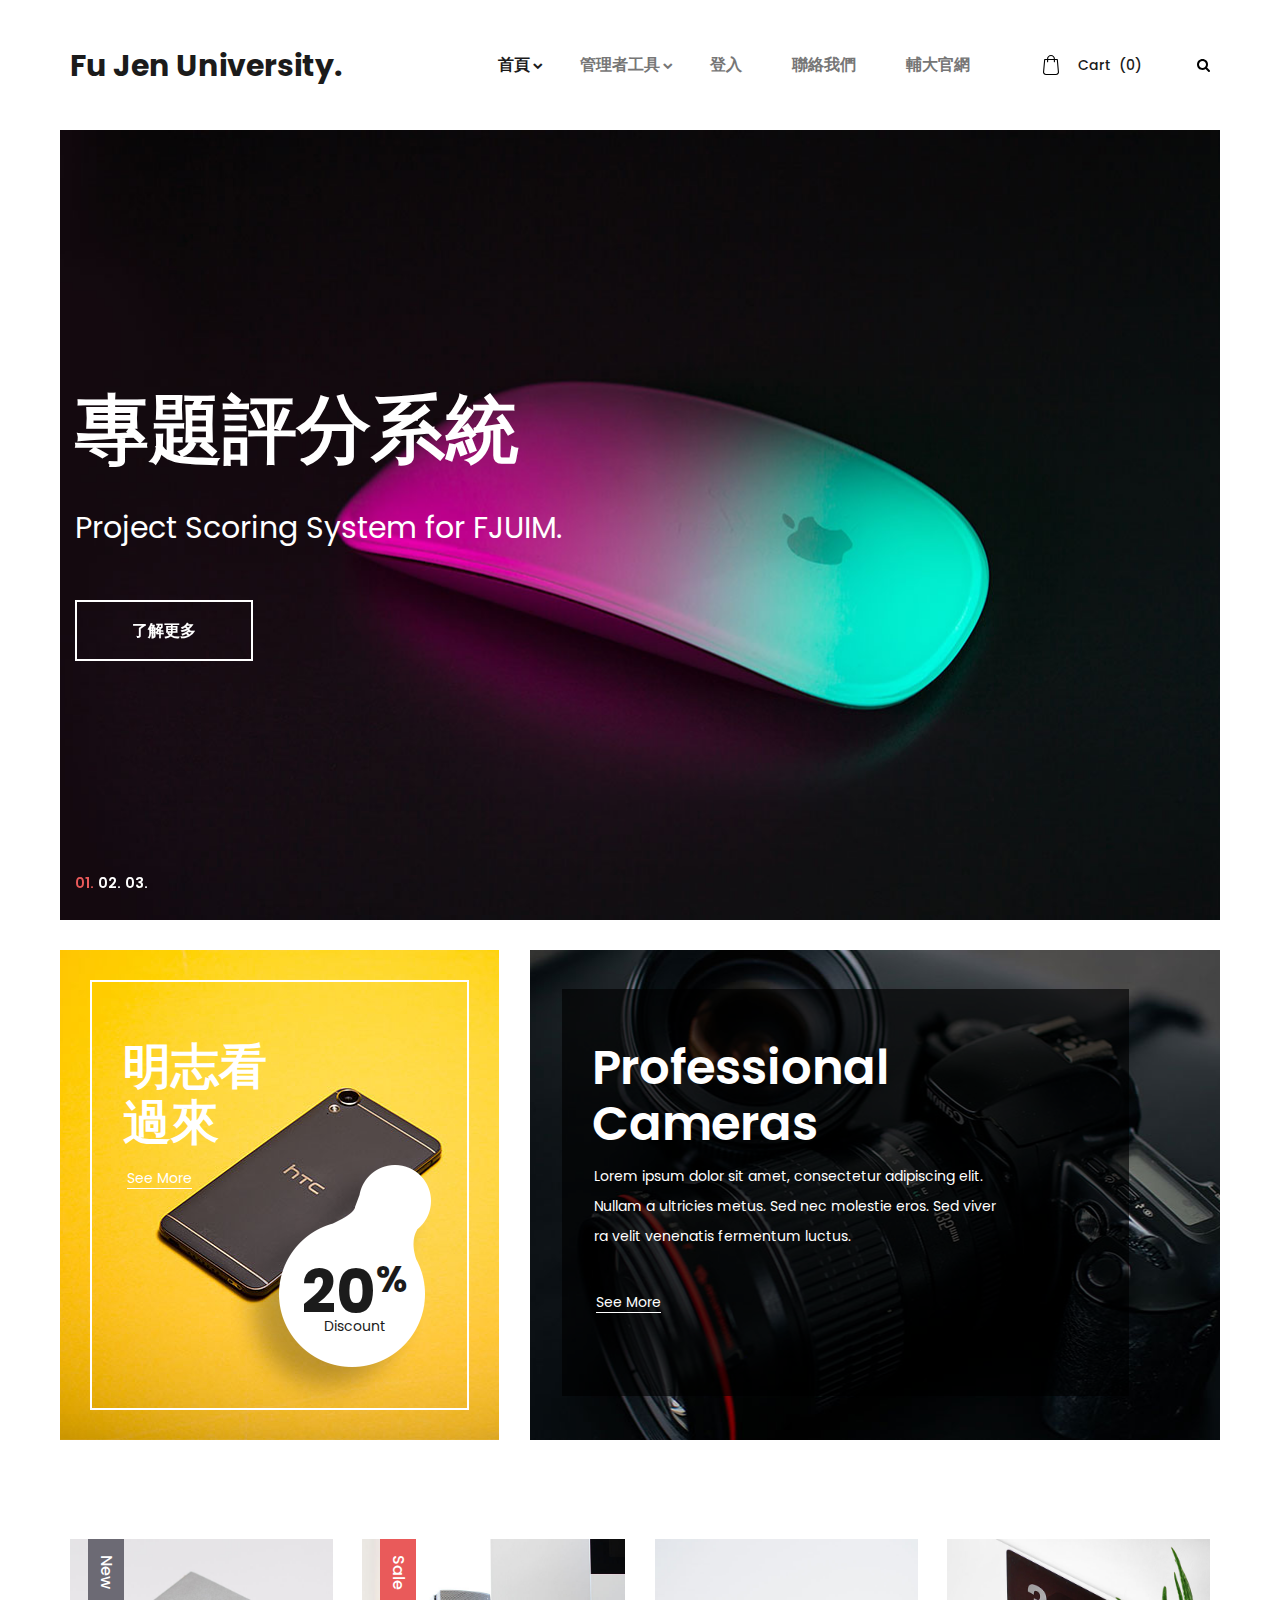
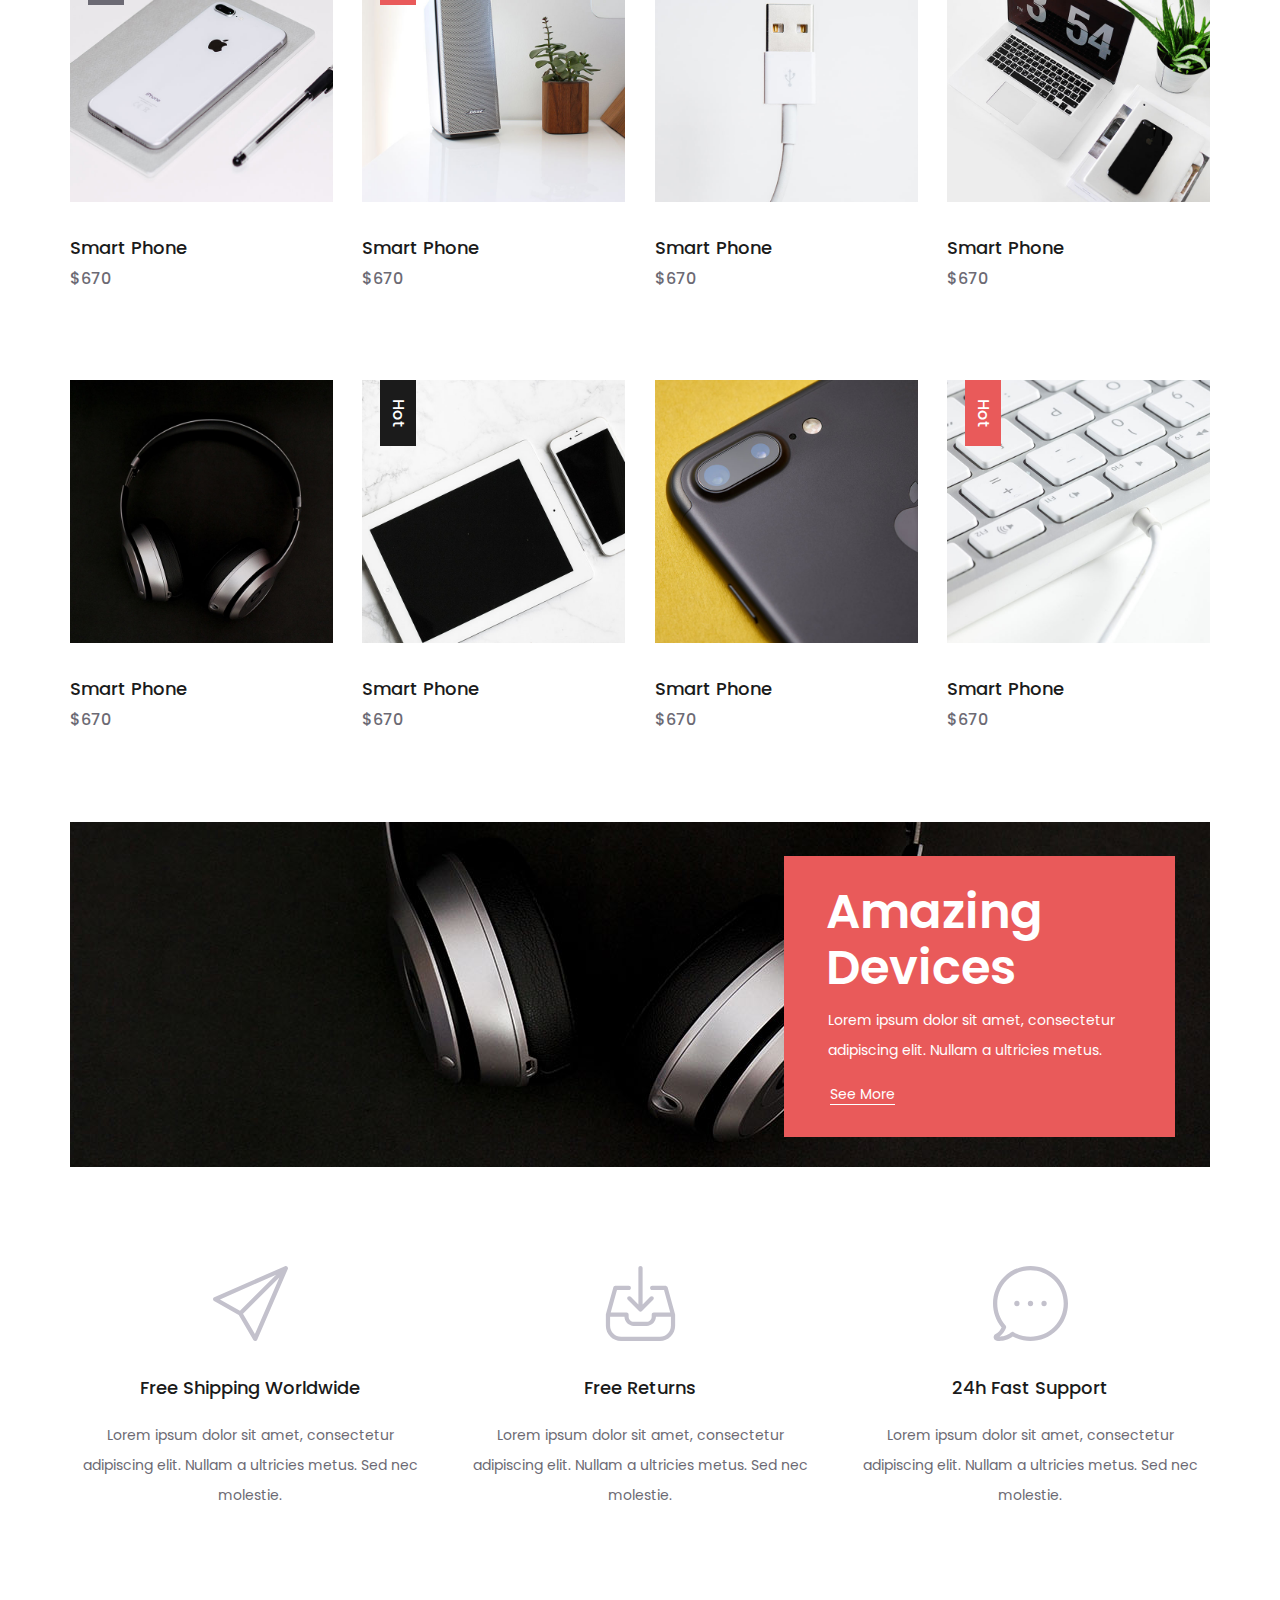
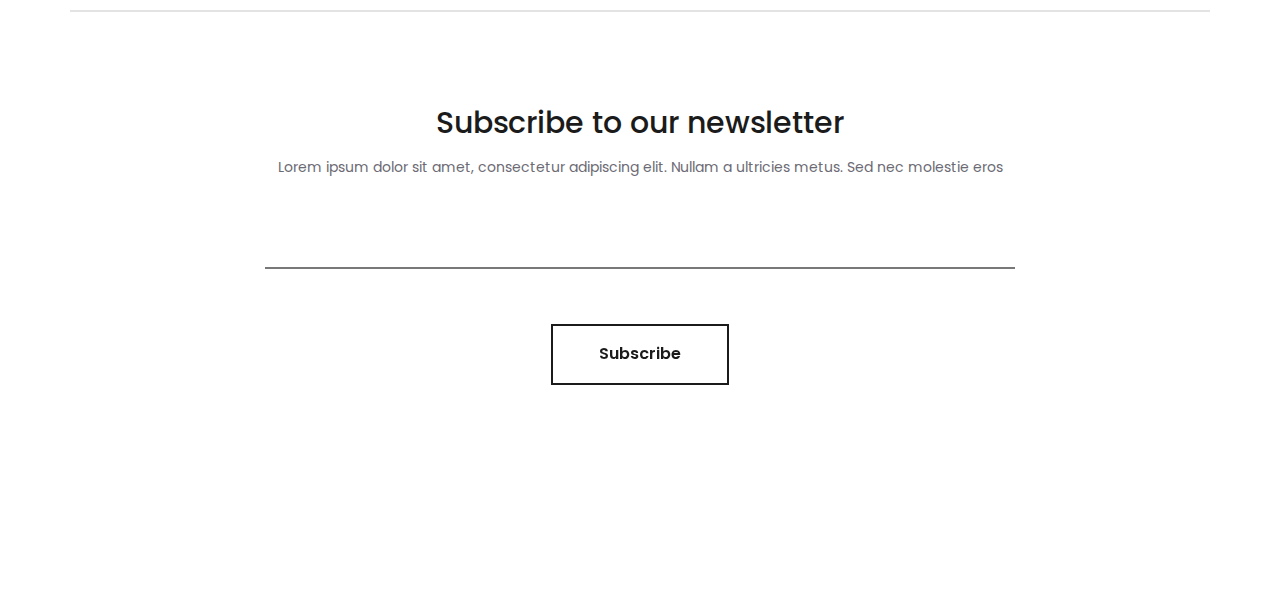
==== index.html @ 187b8731 "新增檔案" ====
<!DOCTYPE html>
<html lang="en">
<head>
<title>資管系專題評分系統</title>
<meta charset="utf-8">
<meta http-equiv="X-UA-Compatible" content="IE=edge">
<meta name="description" content="Sublime project">
<meta name="viewport" content="width=device-width, initial-scale=1">
<link rel="stylesheet" type="text/css" href="styles/bootstrap4/bootstrap.min.css">
<link href="plugins/font-awesome-4.7.0/css/font-awesome.min.css" rel="stylesheet" type="text/css">
<link rel="stylesheet" type="text/css" href="plugins/OwlCarousel2-2.2.1/owl.carousel.css">
<link rel="stylesheet" type="text/css" href="plugins/OwlCarousel2-2.2.1/owl.theme.default.css">
<link rel="stylesheet" type="text/css" href="plugins/OwlCarousel2-2.2.1/animate.css">
<link rel="stylesheet" type="text/css" href="styles/main_styles.css">
<link rel="stylesheet" type="text/css" href="styles/responsive.css">
</head>
<body>

<div class="super_container">

	<!-- Header -->

	<header class="header">
		<div class="header_container">
			<div class="container">
				<div class="row">
					<div class="col">
						<div class="header_content d-flex flex-row align-items-center justify-content-start">
							<div class="logo"><a href="#">Fu Jen University.</a></div>
							<nav class="main_nav">
								<ul>
									<li class="hassubs active">
										<a href="index.html">首頁</a> <!--home-->
										<ul>
											<li><a href="categories.html">管理者工具</a></li>
											<li><a href="product.html">Product</a></li>
											<li><a href="cart.html">Cart</a></li>
											<li><a href="checkout.html">Check out</a></li>
											<li><a href="contact.html">登入</a></li>
										</ul>
									</li>
									<li class="hassubs">
										<a href="categories.html">管理者工具</a>
										<ul>
											<li><a href="categories.html">帳號權限</a></li>
											<li><a href="categories.html">專題評分</a></li>
											<li><a href="categories.html">專題分組</a></li>
											<li><a href="categories.html">專題文件</a></li>
										</ul>
									</li>
									<li><a href="contact.html">登入</a></li>
									<li><a href="#">聯絡我們</a></li>
									<li><a href="http://www.fju.edu.tw/">輔大官網</a></li>
									
								</ul>
							</nav>
							<div class="header_extra ml-auto">
								<div class="shopping_cart">
									<a href="cart.html">
										<svg version="1.1" xmlns="http://www.w3.org/2000/svg" xmlns:xlink="http://www.w3.org/1999/xlink" x="0px" y="0px"
												 viewBox="0 0 489 489" style="enable-background:new 0 0 489 489;" xml:space="preserve">
											<g>
												<path d="M440.1,422.7l-28-315.3c-0.6-7-6.5-12.3-13.4-12.3h-57.6C340.3,42.5,297.3,0,244.5,0s-95.8,42.5-96.6,95.1H90.3
													c-7,0-12.8,5.3-13.4,12.3l-28,315.3c0,0.4-0.1,0.8-0.1,1.2c0,35.9,32.9,65.1,73.4,65.1h244.6c40.5,0,73.4-29.2,73.4-65.1
													C440.2,423.5,440.2,423.1,440.1,422.7z M244.5,27c37.9,0,68.8,30.4,69.6,68.1H174.9C175.7,57.4,206.6,27,244.5,27z M366.8,462
													H122.2c-25.4,0-46-16.8-46.4-37.5l26.8-302.3h45.2v41c0,7.5,6,13.5,13.5,13.5s13.5-6,13.5-13.5v-41h139.3v41
													c0,7.5,6,13.5,13.5,13.5s13.5-6,13.5-13.5v-41h45.2l26.9,302.3C412.8,445.2,392.1,462,366.8,462z"/>
											</g>
										</svg>
										<div>Cart <span>(0)</span></div>
									</a>
								</div>
								<div class="search">
									<div class="search_icon">
										<svg version="1.1" id="Capa_1" xmlns="http://www.w3.org/2000/svg" xmlns:xlink="http://www.w3.org/1999/xlink" x="0px" y="0px"
										viewBox="0 0 475.084 475.084" style="enable-background:new 0 0 475.084 475.084;"
										 xml:space="preserve">
										<g>
											<path d="M464.524,412.846l-97.929-97.925c23.6-34.068,35.406-72.047,35.406-113.917c0-27.218-5.284-53.249-15.852-78.087
												c-10.561-24.842-24.838-46.254-42.825-64.241c-17.987-17.987-39.396-32.264-64.233-42.826
												C254.246,5.285,228.217,0.003,200.999,0.003c-27.216,0-53.247,5.282-78.085,15.847C98.072,26.412,76.66,40.689,58.673,58.676
												c-17.989,17.987-32.264,39.403-42.827,64.241C5.282,147.758,0,173.786,0,201.004c0,27.216,5.282,53.238,15.846,78.083
												c10.562,24.838,24.838,46.247,42.827,64.234c17.987,17.993,39.403,32.264,64.241,42.832c24.841,10.563,50.869,15.844,78.085,15.844
												c41.879,0,79.852-11.807,113.922-35.405l97.929,97.641c6.852,7.231,15.406,10.849,25.693,10.849
												c9.897,0,18.467-3.617,25.694-10.849c7.23-7.23,10.848-15.796,10.848-25.693C475.088,428.458,471.567,419.889,464.524,412.846z
												 M291.363,291.358c-25.029,25.033-55.148,37.549-90.364,37.549c-35.21,0-65.329-12.519-90.36-37.549
												c-25.031-25.029-37.546-55.144-37.546-90.36c0-35.21,12.518-65.334,37.546-90.36c25.026-25.032,55.15-37.546,90.36-37.546

												c35.212,0,65.331,12.519,90.364,37.546c25.033,25.026,37.548,55.15,37.548,90.36C328.911,236.214,316.392,266.329,291.363,291.358z
												"/>
										</g>
									</svg>
									</div>
								</div>
								<div class="hamburger"><i class="fa fa-bars" aria-hidden="true"></i></div>
							</div>
						</div>
					</div>
				</div>
			</div>
		</div>
		
		<!-- Search Panel -->
		<div class="search_panel trans_300">
			<div class="container">
				<div class="row">
					<div class="col">
						<div class="search_panel_content d-flex flex-row align-items-center justify-content-end">
							<form action="#">
								<input type="text" class="search_input" placeholder="Search" required="required">
							</form>
						</div>
					</div>
				</div>
			</div>
		</div>

		<!-- Social -->
		<div class="header_social">
			<ul>
				<li><a href="#"><i class="fa fa-pinterest" aria-hidden="true"></i></a></li>
				<li><a href="#"><i class="fa fa-instagram" aria-hidden="true"></i></a></li>
				<li><a href="#"><i class="fa fa-facebook" aria-hidden="true"></i></a></li>
				<li><a href="#"><i class="fa fa-twitter" aria-hidden="true"></i></a></li>
			</ul>
		</div>
	</header>

	<!-- Menu -->

	<div class="menu menu_mm trans_300">
		<div class="menu_container menu_mm">
			<div class="page_menu_content">
							
				<div class="page_menu_search menu_mm">
					<form action="#">
						<input type="search" required="required" class="page_menu_search_input menu_mm" placeholder="Search for products...">
					</form>
				</div>
				<ul class="page_menu_nav menu_mm">
					<li class="page_menu_item has-children menu_mm">
						<a href="index.html">Home<i class="fa fa-angle-down"></i></a>
						<ul class="page_menu_selection menu_mm">
							<li class="page_menu_item menu_mm"><a href="categories.html">Categories<i class="fa fa-angle-down"></i></a></li>
							<li class="page_menu_item menu_mm"><a href="product.html">Product<i class="fa fa-angle-down"></i></a></li>
							<li class="page_menu_item menu_mm"><a href="cart.html">Cart<i class="fa fa-angle-down"></i></a></li>
							<li class="page_menu_item menu_mm"><a href="checkout.html">Checkout<i class="fa fa-angle-down"></i></a></li>
							<li class="page_menu_item menu_mm"><a href="contact.html">Contact<i class="fa fa-angle-down"></i></a></li>
						</ul>
					</li>
					<li class="page_menu_item has-children menu_mm">
						<a href="categories.html">Categories<i class="fa fa-angle-down"></i></a>
						<ul class="page_menu_selection menu_mm">
							<li class="page_menu_item menu_mm"><a href="categories.html">Category<i class="fa fa-angle-down"></i></a></li>
							<li class="page_menu_item menu_mm"><a href="categories.html">Category<i class="fa fa-angle-down"></i></a></li>
							<li class="page_menu_item menu_mm"><a href="categories.html">Category<i class="fa fa-angle-down"></i></a></li>
							<li class="page_menu_item menu_mm"><a href="categories.html">Category<i class="fa fa-angle-down"></i></a></li>
						</ul>
					</li>
					<li class="page_menu_item menu_mm"><a href="index.html">Accessories<i class="fa fa-angle-down"></i></a></li>
					<li class="page_menu_item menu_mm"><a href="#">Offers<i class="fa fa-angle-down"></i></a></li>
					<li class="page_menu_item menu_mm"><a href="contact.html">Contact<i class="fa fa-angle-down"></i></a></li>
				</ul>
			</div>
		</div>

		<div class="menu_close"><i class="fa fa-times" aria-hidden="true"></i></div>

		<div class="menu_social">
			<ul>
				<li><a href="#"><i class="fa fa-pinterest" aria-hidden="true"></i></a></li>
				<li><a href="#"><i class="fa fa-instagram" aria-hidden="true"></i></a></li>
				<li><a href="#"><i class="fa fa-facebook" aria-hidden="true"></i></a></li>
				<li><a href="#"><i class="fa fa-twitter" aria-hidden="true"></i></a></li>
			</ul>
		</div>
	</div>
	
	<!-- Home -->

	<div class="home">
		<div class="home_slider_container">
			
			<!-- Home Slider -->
			<div class="owl-carousel owl-theme home_slider">
				
				<!-- Slider Item -->
				<div class="owl-item home_slider_item">
					<div class="home_slider_background" style="background-image:url(images/home_slider_1.jpg)"></div>
					<div class="home_slider_content_container">
						<div class="container">
							<div class="row">
								<div class="col">
									<div class="home_slider_content"  data-animation-in="fadeIn" data-animation-out="animate-out fadeOut">
										<div class="home_slider_title">專題評分系統</div>
										<div class="home_slider_subtitle"> Project Scoring System for FJUIM.</div>
										<div class="button button_light home_button"><a href="#">了解更多</a></div>
									</div>
								</div>
							</div>
						</div>
					</div>
				</div>

				<!-- Slider Item -->
				<div class="owl-item home_slider_item">
					<div class="home_slider_background" style="background-image:url(images/home_slider_1.jpg)"></div>
					<div class="home_slider_content_container">
						<div class="container">
							<div class="row">
								<div class="col">
									<div class="home_slider_content"  data-animation-in="fadeIn" data-animation-out="animate-out fadeOut">
										<div class="home_slider_title">專題評分系統</div>
										<div class="home_slider_subtitle">方便，快速，無紙化作業。</div>
										<div>Project Scoring System for FJUIM.</div>
										<div class="button button_light home_button"><a href="#">了解更多</a></div>
									</div>
								</div>
							</div>
						</div>
					</div>
				</div>

				<!-- Slider Item -->
				<div class="owl-item home_slider_item">
					<div class="home_slider_background" style="background-image:url(images/home_slider_1.jpg)"></div>
					<div class="home_slider_content_container">
						<div class="container">
							<div class="row">
								<div class="col">
									<div class="home_slider_content"  data-animation-in="fadeIn" data-animation-out="animate-out fadeOut">
										<div class="home_slider_title">專題評分系統</div>
										<div class="home_slider_subtitle">隨時隨地，評分不受限。</div>
										<div>Project Scoring System for FJUIM.</div>
										<div class="button button_light home_button"><a href="#">了解更多</a></div>
									</div>
								</div>
							</div>
						</div>
					</div>
				</div>

			</div>

			<!-- Home Slider Dots -->
			
			<div class="home_slider_dots_container">
				<div class="container">
					<div class="row">
						<div class="col">
							<div class="home_slider_dots">
								<ul id="home_slider_custom_dots" class="home_slider_custom_dots">
									<li class="home_slider_custom_dot active">01.</li>
									<li class="home_slider_custom_dot">02.</li>
									<li class="home_slider_custom_dot">03.</li>
								</ul>
							</div>
						</div>
					</div>
				</div>	
			</div>

		</div>
	</div>

	<!-- Ads -->

	<div class="avds">
		<div class="avds_container d-flex flex-lg-row flex-column align-items-start justify-content-between">
			<div class="avds_small">
				<div class="avds_background" style="background-image:url(images/avds_small.jpg)"></div>
				<div class="avds_small_inner">
					<div class="avds_discount_container">
						<img src="images/discount.png" alt="">
						<div>
							<div class="avds_discount">
								<div>20<span>%</span></div>
								<div>Discount</div>
							</div>
						</div>
					</div>
					<div class="avds_small_content">
						<div class="avds_title">明志看過來</div>
						<div class="avds_link"><a href="categories.html">See More</a></div>
					</div>
				</div>
			</div>
			<div class="avds_large">
				<div class="avds_background" style="background-image:url(images/avds_large.jpg)"></div>
				<div class="avds_large_container">
					<div class="avds_large_content">
						<div class="avds_title">Professional Cameras</div>
						<div class="avds_text">Lorem ipsum dolor sit amet, consectetur adipiscing elit. Nullam a ultricies metus. Sed nec molestie eros. Sed viver ra velit venenatis fermentum luctus.</div>
						<div class="avds_link avds_link_large"><a href="categories.html">See More</a></div>
					</div>
				</div>
			</div>
		</div>
	</div>

	<!-- Products -->

	<div class="products">
		<div class="container">
			<div class="row">
				<div class="col">
					
					<div class="product_grid">

						<!-- Product -->
						<div class="product">
							<div class="product_image"><img src="images/product_1.jpg" alt=""></div>
							<div class="product_extra product_new"><a href="categories.html">New</a></div>
							<div class="product_content">
								<div class="product_title"><a href="product.html">Smart Phone</a></div>
								<div class="product_price">$670</div>
							</div>
						</div>

						<!-- Product -->
						<div class="product">
							<div class="product_image"><img src="images/product_2.jpg" alt=""></div>
							<div class="product_extra product_sale"><a href="categories.html">Sale</a></div>
							<div class="product_content">
								<div class="product_title"><a href="product.html">Smart Phone</a></div>
								<div class="product_price">$670</div>
							</div>
						</div>

						<!-- Product -->
						<div class="product">
							<div class="product_image"><img src="images/product_3.jpg" alt=""></div>
							<div class="product_content">
								<div class="product_title"><a href="product.html">Smart Phone</a></div>
								<div class="product_price">$670</div>
							</div>
						</div>

						<!-- Product -->
						<div class="product">
							<div class="product_image"><img src="images/product_4.jpg" alt=""></div>
							<div class="product_content">
								<div class="product_title"><a href="product.html">Smart Phone</a></div>
								<div class="product_price">$670</div>
							</div>
						</div>

						<!-- Product -->
						<div class="product">
							<div class="product_image"><img src="images/product_5.jpg" alt=""></div>
							<div class="product_content">
								<div class="product_title"><a href="product.html">Smart Phone</a></div>
								<div class="product_price">$670</div>
							</div>
						</div>

						<!-- Product -->
						<div class="product">
							<div class="product_image"><img src="images/product_6.jpg" alt=""></div>
							<div class="product_extra product_hot"><a href="categories.html">Hot</a></div>
							<div class="product_content">
								<div class="product_title"><a href="product.html">Smart Phone</a></div>
								<div class="product_price">$670</div>
							</div>
						</div>

						<!-- Product -->
						<div class="product">
							<div class="product_image"><img src="images/product_7.jpg" alt=""></div>
							<div class="product_content">
								<div class="product_title"><a href="product.html">Smart Phone</a></div>
								<div class="product_price">$670</div>
							</div>
						</div>

						<!-- Product -->
						<div class="product">
							<div class="product_image"><img src="images/product_8.jpg" alt=""></div>
							<div class="product_extra product_sale"><a href="categories.html">Hot</a></div>
							<div class="product_content">
								<div class="product_title"><a href="product.html">Smart Phone</a></div>
								<div class="product_price">$670</div>
							</div>
						</div>

					</div>
						
				</div>
			</div>
		</div>
	</div>

	<!-- Ad -->

	<div class="avds_xl">
		<div class="container">
			<div class="row">
				<div class="col">
					<div class="avds_xl_container clearfix">
						<div class="avds_xl_background" style="background-image:url(images/avds_xl.jpg)"></div>
						<div class="avds_xl_content">
							<div class="avds_title">Amazing Devices</div>
							<div class="avds_text">Lorem ipsum dolor sit amet, consectetur adipiscing elit. Nullam a ultricies metus.</div>
							<div class="avds_link avds_xl_link"><a href="categories.html">See More</a></div>
						</div>
					</div>
				</div>
			</div>
		</div>
	</div>

	<!-- Icon Boxes -->

	<div class="icon_boxes">
		<div class="container">
			<div class="row icon_box_row">
				
				<!-- Icon Box -->
				<div class="col-lg-4 icon_box_col">
					<div class="icon_box">
						<div class="icon_box_image"><img src="images/icon_1.svg" alt=""></div>
						<div class="icon_box_title">Free Shipping Worldwide</div>
						<div class="icon_box_text">
							<p>Lorem ipsum dolor sit amet, consectetur adipiscing elit. Nullam a ultricies metus. Sed nec molestie.</p>
						</div>
					</div>
				</div>

				<!-- Icon Box -->
				<div class="col-lg-4 icon_box_col">
					<div class="icon_box">
						<div class="icon_box_image"><img src="images/icon_2.svg" alt=""></div>
						<div class="icon_box_title">Free Returns</div>
						<div class="icon_box_text">
							<p>Lorem ipsum dolor sit amet, consectetur adipiscing elit. Nullam a ultricies metus. Sed nec molestie.</p>
						</div>
					</div>
				</div>

				<!-- Icon Box -->
				<div class="col-lg-4 icon_box_col">
					<div class="icon_box">
						<div class="icon_box_image"><img src="images/icon_3.svg" alt=""></div>
						<div class="icon_box_title">24h Fast Support</div>
						<div class="icon_box_text">
							<p>Lorem ipsum dolor sit amet, consectetur adipiscing elit. Nullam a ultricies metus. Sed nec molestie.</p>
						</div>
					</div>
				</div>

			</div>
		</div>
	</div>

	<!-- Newsletter -->

	<div class="newsletter">
		<div class="container">
			<div class="row">
				<div class="col">
					<div class="newsletter_border"></div>
				</div>
			</div>
			<div class="row">
				<div class="col-lg-8 offset-lg-2">
					<div class="newsletter_content text-center">
						<div class="newsletter_title">Subscribe to our newsletter</div>
						<div class="newsletter_text"><p>Lorem ipsum dolor sit amet, consectetur adipiscing elit. Nullam a ultricies metus. Sed nec molestie eros</p></div>
						<div class="newsletter_form_container">
							<form action="#" id="newsletter_form" class="newsletter_form">
								<input type="email" class="newsletter_input" required="required">
								<button class="newsletter_button trans_200"><span>Subscribe</span></button>
							</form>
						</div>
					</div>
				</div>
			</div>
		</div>
	</div>

	<!-- Footer -->
	
	<div class="footer_overlay"></div>
	<footer class="footer">
		<div class="footer_background" style="background-image:url(images/footer.jpg)"></div>
		<div class="container">
			<div class="row">
				<div class="col">
					<div class="footer_content d-flex flex-lg-row flex-column align-items-center justify-content-lg-start justify-content-center">
						<div class="footer_logo"><a href="#">Sublime.</a></div>
						<div class="copyright ml-auto mr-auto"><!-- Link back to Colorlib can't be removed. Template is licensed under CC BY 3.0. -->
Copyright &copy;<script>document.write(new Date().getFullYear());</script> All rights reserved </a>
<!-- Link back to Colorlib can't be removed. Template is licensed under CC BY 3.0. --></div>
						<div class="footer_social ml-lg-auto">
							<ul>
								<li><a href="#"><i class="fa fa-pinterest" aria-hidden="true"></i></a></li>
								<li><a href="#"><i class="fa fa-instagram" aria-hidden="true"></i></a></li>
								<li><a href="#"><i class="fa fa-facebook" aria-hidden="true"></i></a></li>
								<li><a href="#"><i class="fa fa-twitter" aria-hidden="true"></i></a></li>
							</ul>
						</div>
					</div>
				</div>
			</div>
		</div>
	</footer>
</div>

<script src="js/jquery-3.2.1.min.js"></script>
<script src="styles/bootstrap4/popper.js"></script>
<script src="styles/bootstrap4/bootstrap.min.js"></script>
<script src="plugins/greensock/TweenMax.min.js"></script>
<script src="plugins/greensock/TimelineMax.min.js"></script>
<script src="plugins/scrollmagic/ScrollMagic.min.js"></script>
<script src="plugins/greensock/animation.gsap.min.js"></script>
<script src="plugins/greensock/ScrollToPlugin.min.js"></script>
<script src="plugins/OwlCarousel2-2.2.1/owl.carousel.js"></script>
<script src="plugins/Isotope/isotope.pkgd.min.js"></script>
<script src="plugins/easing/easing.js"></script>
<script src="plugins/parallax-js-master/parallax.min.js"></script>
<script src="js/custom.js"></script>
</body>
</html>
---- styles/main_styles.css ----
@charset "utf-8";
/* CSS Document */

/******************************

[Table of Contents]

1. Fonts
2. Body and some general stuff
3. Header
4. Menu
5. Home
6. Ads
7. Products
8. Ad Extra Large
9. Icon Boxes
10. Newsletter
11. Footer


******************************/

/***********
1. Fonts
***********/

@import url('https://fonts.googleapis.com/css?family=Poppins:300,400,500,600,700,800,900');

/*********************************
2. Body and some general stuff
*********************************/

*
{
	margin: 0;
	padding: 0;
	-webkit-font-smoothing: antialiased;
	-webkit-text-shadow: rgba(0,0,0,.01) 0 0 1px;
	text-shadow: rgba(0,0,0,.01) 0 0 1px;
}
body
{
	font-family: 'Poppins', sans-serif;
	font-size: 14px;
	font-weight: 400;
	background: #FFFFFF;
	color: #a5a5a5;
}
div
{
	display: block;
	position: relative;
	-webkit-box-sizing: border-box;
    -moz-box-sizing: border-box;
    box-sizing: border-box;
}
ul
{
	list-style: none;
	margin-bottom: 0px;
}
p
{
	font-family: 'Poppins', sans-serif;
	font-size: 14px;
	line-height: 2.14;
	font-weight: 400;
	color: #6c6a74;
	-webkit-font-smoothing: antialiased;
	-webkit-text-shadow: rgba(0,0,0,.01) 0 0 1px;
	text-shadow: rgba(0,0,0,.01) 0 0 1px;
}
p a
{
	display: inline;
	position: relative;
	color: inherit;
	border-bottom: solid 1px #ffa07f;
	-webkit-transition: all 200ms ease;
	-moz-transition: all 200ms ease;
	-ms-transition: all 200ms ease;
	-o-transition: all 200ms ease;
	transition: all 200ms ease;
}
p:last-of-type
{
	margin-bottom: 0;
}
a, a:hover, a:visited, a:active, a:link
{
	text-decoration: none;
	-webkit-font-smoothing: antialiased;
	-webkit-text-shadow: rgba(0,0,0,.01) 0 0 1px;
	text-shadow: rgba(0,0,0,.01) 0 0 1px;
}
p a:active
{
	position: relative;
	color: #FF6347;
}
p a:hover
{
	color: #FFFFFF;
	background: #ffa07f;
}
p a:hover::after
{
	opacity: 0.2;
}
::selection
{
	
}
p::selection
{
	
}
h1{font-size: 48px;}
h2{font-size: 36px;}
h3{font-size: 24px;}
h4{font-size: 18px;}
h5{font-size: 14px;}
h1, h2, h3, h4, h5, h6
{
	font-family: 'Open Sans', sans-serif;
	-webkit-font-smoothing: antialiased;
	-webkit-text-shadow: rgba(0,0,0,.01) 0 0 1px;
	text-shadow: rgba(0,0,0,.01) 0 0 1px;
}
h1::selection, 
h2::selection, 
h3::selection, 
h4::selection, 
h5::selection, 
h6::selection
{
	
}
.form-control
{
	color: #db5246;
}
section
{
	display: block;
	position: relative;
	box-sizing: border-box;
}
.clear
{
	clear: both;
}
.clearfix::before, .clearfix::after
{
	content: "";
	display: table;
}
.clearfix::after
{
	clear: both;
}
.clearfix
{
	zoom: 1;
}
.float_left
{
	float: left;
}
.float_right
{
	float: right;
}
.trans_200
{
	-webkit-transition: all 200ms ease;
	-moz-transition: all 200ms ease;
	-ms-transition: all 200ms ease;
	-o-transition: all 200ms ease;
	transition: all 200ms ease;
}
.trans_300
{
	-webkit-transition: all 300ms ease;
	-moz-transition: all 300ms ease;
	-ms-transition: all 300ms ease;
	-o-transition: all 300ms ease;
	transition: all 300ms ease;
}
.trans_400
{
	-webkit-transition: all 400ms ease;
	-moz-transition: all 400ms ease;
	-ms-transition: all 400ms ease;
	-o-transition: all 400ms ease;
	transition: all 400ms ease;
}
.trans_500
{
	-webkit-transition: all 500ms ease;
	-moz-transition: all 500ms ease;
	-ms-transition: all 500ms ease;
	-o-transition: all 500ms ease;
	transition: all 500ms ease;
}
.fill_height
{
	height: 100%;
}
.super_container
{
	width: 100%;
	overflow: hidden;
}
.prlx_parent
{
	overflow: hidden;
}
.prlx
{
	height: 130% !important;
}
.parallax-window
{
    min-height: 400px;
    background: transparent;
}
.nopadding
{
	padding: 0px !important;
}
.button
{
	width: 178px;
	height: 61px;
	background: none;
	text-align: center;
	border: solid 2px #1b1b1b;
	overflow: hidden;
	cursor: pointer;
}
.button a
{
	display: block;
	position: relative;
	font-size: 16px;
	font-weight: 600;
	line-height: 57px;
	color: #1b1b1b;
	background: none;
	z-index: 1;
	-webkit-transition: all 200ms ease;
	-moz-transition: all 200ms ease;
	-ms-transition: all 200ms ease;
	-o-transition: all 200ms ease;
	transition: all 200ms ease;
}
.button::after
{
	content: '';
    position: absolute;
    top: 0;
    left: 0;
    width: 150%;
    height: 100%;
    background: #FFFFFF;
    z-index: 0;
    opacity: 0;
    -webkit-transform: rotate3d(0, 0, 1, -45deg) translate3d(0, -3em, 0);
    transform: rotate3d(0, 0, 1, -45deg) translate3d(0, -3em, 0);
    -webkit-transform-origin: 0% 100%;
    transform-origin: 0% 100%;
    -webkit-transition: -webkit-transform 0.3s, opacity 0.3s, background-color 0.3s;
    transition: transform 0.3s, opacity 0.3s, background-color 0.3s;
}
.button:hover::after
{
	opacity: 1;
    -webkit-transform: rotate3d(0, 0, 1, 0deg);
    transform: rotate3d(0, 0, 1, 0deg);
    -webkit-transition-timing-function: cubic-bezier(0.2, 1, 0.3, 1);
    transition-timing-function: cubic-bezier(0.2, 1, 0.3, 1);
}
.button_light
{
	border: solid 2px #FFFFFF;
}
.button_light a
{
	color: #FFFFFF;
}
.button:hover a
{
	color: #FFFFFF;
}
.button_light:hover a
{
	color: #1b1b1b;
}

/*********************************
3. Header
*********************************/

.header
{
	display: block;
	position: fixed;
	top: 0;
	left: 0;
	width: 100%;
	z-index: 100;
}
.header_container
{
	width: 100%;
	z-index: 1;
	background: #FFFFFF;
}
.header_content
{
	width: 100%;
	height: 130px;
	-webkit-transition: all 200ms ease;
	-moz-transition: all 200ms ease;
	-ms-transition: all 200ms ease;
	-o-transition: all 200ms ease;
	transition: all 200ms ease;
}
.header.scrolled .header_content
{
	height: 70px;
}
.logo a
{
	font-size: 30px;
	font-weight: 700;
	color: #1b1b1b;
	-webkit-transition: all 200ms ease;
	-moz-transition: all 200ms ease;
	-ms-transition: all 200ms ease;
	-o-transition: all 200ms ease;
	transition: all 200ms ease;
}
.header.scrolled .logo a
{
	font-size: 24px;
}
.main_nav
{
	margin-left: 156px;
}
.main_nav > ul > li
{
	display: inline-block;
	position: relative;
}
.main_nav > ul > li:not(:last-child)
{
	margin-right: 46px;
}
.main_nav > ul > li > a
{
	font-size: 16px;
	font-weight: 600;
	color: #767676;
	-webkit-transition: all 200ms ease;
	-moz-transition: all 200ms ease;
	-ms-transition: all 200ms ease;
	-o-transition: all 200ms ease;
	transition: all 200ms ease;
}
.main_nav > ul > li > a:hover,
.main_nav > ul > li.active > a
{
	color: #1b1b1b;
}
.main_nav ul li.hassubs::after
{
	position: absolute;
	top: 50%;
	-webkit-transform: translateY(-50%);
	-moz-transform: translateY(-50%);
	-ms-transform: translateY(-50%);
	-o-transform: translateY(-50%);
	transform: translateY(-50%);
	left: calc(100% + 3px);
	font-family: 'FontAwesome';
	font-size: 10px;
	content: '\f078';
	color: #767676;
}
.main_nav ul li:hover::after,
.main_nav ul li.active::after
{
	color: #1b1b1b;
}
.hassubs ul
{
	position: absolute;
	right: -15px;
	top: calc(100% + 20px);
	text-align: right;
	background: #FFFFFF;
	padding-right: 25px;
	padding-left: 35px;
	padding-top: 25px;
	padding-bottom: 25px;
	visibility: hidden;
	opacity: 0;
	-webkit-transition: all 200ms ease;
	-moz-transition: all 200ms ease;
	-ms-transition: all 200ms ease;
	-o-transition: all 200ms ease;
	transition: all 200ms ease;
}
.hassubs:hover ul
{
	visibility: visible;
	opacity: 1;
	top: calc(100% + 0px);
}
.hassubs ul li:not(:last-child)
{
	margin-bottom: 11px;
}
.hassubs ul li a
{
	font-size: 14px;
	font-weight: 600;
	color: #767676;
	-webkit-transition: all 200ms ease;
	-moz-transition: all 200ms ease;
	-ms-transition: all 200ms ease;
	-o-transition: all 200ms ease;
	transition: all 200ms ease;
}
.hassubs ul li a:hover
{
	color: #1b1b1b;
}
.header_extra
{

}
.shopping_cart
{
	display: inline-block;
}
.shopping_cart a svg
{
	display: inline-block;
	width: 20px;
	height: 20px;
	vertical-align: middle;
	-webkit-transition: all 200ms ease;
	-moz-transition: all 200ms ease;
	-ms-transition: all 200ms ease;
	-o-transition: all 200ms ease;
	transition: all 200ms ease;
}
.shopping_cart a:hover svg,
.shopping_cart a:hover div
{
	fill: #e95a5a;
	color: #e95a5a;
}
.shopping_cart a div
{
	display: inline-block;
	vertical-align: middle;
	font-size: 14px;
	font-weight: 500;
	color: #1b1b1b;
	margin-left: 13px;
	-webkit-transition: all 200ms ease;
	-moz-transition: all 200ms ease;
	-ms-transition: all 200ms ease;
	-o-transition: all 200ms ease;
	transition: all 200ms ease;
}
.shopping_cart a div span
{
	margin-left: 4px;
}
.search
{
	display: inline-block;
	margin-left: 51px;
	cursor: pointer;
	vertical-align: sub;
	-webkit-transform: translateY(-1px);
	-moz-transform: translateY(-1px);
	-ms-transform: translateY(-1px);
	-o-transform: translateY(-1px);
	transform: translateY(-1px);
}
.search_icon
{
	width: 13px;
	height: 13px;
}
.search_icon svg
{
	-webkit-transition: all 200ms ease;
	-moz-transition: all 200ms ease;
	-ms-transition: all 200ms ease;
	-o-transition: all 200ms ease;
	transition: all 200ms ease;
}
.search_icon:hover svg
{
	fill: #e95a5a;
}
.hamburger
{
	display: none;
	margin-left: 30px;
	cursor: pointer;
	margin-right: 4px;
	-webkit-transform: translateY(2px);
	-moz-transform: translateY(2px);
	-ms-transform: translateY(2px);
	-o-transform: translateY(2px);
	transform: translateY(2px);
}
.hamburger i
{
	font-size: 18px;
	color: #1b1b1b;
}
.search_panel
{
	position: absolute;
	left: 0;
	bottom: 0;
	width: 100%;
	background: #e4e4e4;
	z-index: -1;
}
.search_panel.active
{
	bottom: -80px;
}
.search_panel_content
{
	height: 80px;
}
.search_input
{
	width: 300px;
	height: 40px;
	border: none;
	outline: none;
	border-radius: 3px;
	padding-left: 20px;
}
.search_input::-webkit-input-placeholder
{
	font-size: 14px !important;
	font-weight: 400 !important;
	font-style: italic;
	color: #767676 !important;
}
.search_input:-moz-placeholder
{
	font-size: 14px !important;
	font-weight: 400 !important;
	font-style: italic;
	color: #767676 !important;
}
.search_input::-moz-placeholder
{
	font-size: 14px !important;
	font-weight: 400 !important;
	font-style: italic;
	color: #767676 !important;
} 
.search_input:-ms-input-placeholder
{ 
	font-size: 14px !important;
	font-weight: 400 !important;
	font-style: italic;
	color: #767676 !important;
}
.search_input::input-placeholder
{
	font-size: 14px !important;
	font-weight: 400 !important;
	font-style: italic;
	color: #767676 !important;
}
.header_social
{
	position: absolute;
	top: 50%;
	-webkit-transform: translateY(-50%);
	-moz-transform: translateY(-50%);
	-ms-transform: translateY(-50%);
	-o-transform: translateY(-50%);
	transform: translateY(-50%);
	right: 60px;
	z-index: 1;
	margin-right: -5px;
}
.header_social ul li
{
	display: inline-block;
}
.header_social ul li:not(:last-child)
{
	margin-right: 18px;
}
.header_social ul li a i
{
	font-size: 16px;
	color: #b5b5b5;
	padding: 5px;
	-webkit-transition: all 200ms ease;
	-moz-transition: all 200ms ease;
	-ms-transition: all 200ms ease;
	-o-transition: all 200ms ease;
	transition: all 200ms ease;
}
.header_social ul li a i:hover
{
	color: #1b1b1b;
}

/*********************************
4. Menu
*********************************/

.menu
{
	position: fixed;
	top: 0;
	right: -400px;
	width: 400px;
	height: 100vh;
	background: #e4e4e4;
	z-index: 101;
}
.menu.active
{
	right: 0;
}
.menu_container
{
	width: 100%;
	height: 0px;
	padding-top: 130px;
}
.menu.active .menu_container
{
	height: 500px;
}
.page_menu_content
{
	padding-left: 30px;
	padding-right: 30px;
	overflow: hidden;
	text-align: right;
}
.page_menu_search
{
	display: none;
	width: 100%;
	margin-top: 30px;
	margin-bottom: 30px;
}
.page_menu_nav
{

}
.page_menu_search_input
{
	width: 100%;
	height: 40px;
	background: #FFFFFF;
	border: none;
	outline: none;
	padding-left: 25px;
}
.page_menu_item
{
	display: block;
	position: relative;
	vertical-align: middle;
}
.page_menu_nav > li
{
	border-bottom: solid 1px rgba(0,0,0,0.2);
}
.page_menu_item > a
{
	display: block;
	color: #1b1b1b;
	font-weight: 700;
	line-height: 50px;
	height: 50px;
	font-size: 16px;
	-webkit-transition: all 200ms ease;
	-moz-transition: all 200ms ease;
	-ms-transition: all 200ms ease;
	-o-transition: all 200ms ease;
	transition: all 200ms ease;
}
.page_menu_item > a:hover
{
	color: #c3c1cc;
}
.page_menu_item a i
{
	display: none;
	margin-left: 8px;
}
.page_menu_item.has-children > a > i
{
	display: inline-block;
}
.page_menu_selection
{
	margin: 0;
	width: 100%;
	height: 0px;
	overflow: hidden;
	z-index: 1;
}
.page_menu_selection li
{
	padding-right: 15px;
	line-height: 40px;
}
.page_menu_selection li:last-child
{
	padding-bottom: 20px;
}
.page_menu_selection li a
{
	display: block;
	color: #1b1b1b;
	border-bottom: solid 1px rgba(0,0,0,0.2);
	font-size: 14px;
	-webkit-transition: opacity 0.3s ease;
	-moz-transition: opacity 0.3s ease;
	-ms-transition: opacity 0.3s ease;
	-o-transition: opacity 0.3s ease;
	transition: all 0.3s ease;
}
.page_menu_selection li a:hover
{
	color: #c3c1cc;
}
.page_menu_selection li:last-child a
{
	border-bottom: none;
}
.menu_social
{
	position: absolute;
	right: 30px;
	bottom: 15px;
}
.menu_social ul li
{
	display: inline-block;
}
.menu_social ul li:not(:last-child)
{
	margin-right: 18px;
}
.menu_social ul li a i
{
	font-size: 16px;
	color: #b5b5b5;
	padding: 5px;
	-webkit-transition: all 200ms ease;
	-moz-transition: all 200ms ease;
	-ms-transition: all 200ms ease;
	-o-transition: all 200ms ease;
	transition: all 200ms ease;
}
.menu_social ul li a i:hover
{
	color: #1b1b1b;
}
.menu_close
{
	position: absolute;
	top: 25px;
	right: 25px;
	cursor: pointer;
}
.menu_close i
{
	font-size: 16px;
	color: #1b1b1b;
	padding: 5px;
}

/*********************************
5. Home
*********************************/

.home
{
	width: 100%;
	height: 950px;
	background: #FFFFFF;
	z-index: 2;
}
.home_slider_container
{
	width: 100%;
	height: 100%;
	padding-top: 130px;
	padding-left: 60px;
	padding-right: 60px;
	padding-bottom: 30px;
}
.home_slider_background
{
	position: absolute;
	top: 0;
	left: 0;
	width: 100%;
	height: 100%;
	background-repeat: no-repeat;
	background-size: cover;
	background-position: center center;
}
.home_slider_content_container
{
	position: absolute;
	left: 0;
	top: 32.3%;
	width: 100%;
}
.home_slider_content
{
	max-width: 580px;
}
.home_slider_title
{
	font-size: 74px;
	font-weight: 600;
	color: #FFFFFF;
	line-height: 1.2;
}
.home_slider_subtitle
{
	font-size: 30px;
	font-weight: 400;
	color: #FFFFFF;
	line-height: 2.14;
	margin-top: 22px;
}
.home_button
{
	margin-top: 40px;
}
.home_slider_dots_container
{
	display: inline-block;
	position: absolute;
	left: 0;
	bottom: 0;
	z-index: 10;
	width: 100%;
	padding-left: 60px;
	padding-right: 60px;
}
.home_slider_dots
{
	position: absolute;
	left: 15px;
	bottom: 56px;
}
.home_slider_custom_dots
{

}
.home_slider_custom_dot
{
	display: inline-block;
	position: relative;
	color: #FFFFFF;
	cursor: pointer;
	font-size: 14px;
	font-weight: 600;
	-webkit-transition: all 200ms ease;
	-moz-transition: all 200ms ease;
	-ms-transition: all 200ms ease;
	-o-transition: all 200ms ease;
	transition: all 200ms ease;
}
.home_slider_custom_dot:hover
{
	color: #e95a5a;
}
.home_slider_custom_dot.active
{
	color: #e95a5a;
}
.owl-theme .owl-dots
{
	display: none;
}
.fadeIn
{
	animation-delay: 1000ms;
}

/*********************************
6. Ads
*********************************/

.avds
{
	width: 100%;
	background: #FFFFFF;
	z-index: 2;
}
.avds_container
{
	width: 100%;
	height: 490px;
	padding-left: 60px;
	padding-right: 60px;
}

/* Ad Small*/

.avds_small
{
	width: calc((100% * 0.391) - 15px);
	height: 100%;
	padding: 30px;
}
.avds_background
{
	position: absolute;
	top: 0;
	left: 0;
	width: 100%;
	height: 100%;
	background-repeat: no-repeat;
	background-size: cover;
	background-position: center center;
}
.avds_small_inner
{
	width: 100%;
	height: 100%;
	border: solid 2px #FFFFFF;
}
.avds_discount_container
{
	position: absolute;
	right: 36px;
	bottom: 0;
}
.avds_discount_container > div
{
	position: relative;
	width: 100%;
	height: 100%;
}
.avds_discount
{
	position: absolute;
	bottom: 71px;
	right: 0;
	width: 152px;
	text-align: center;
}
.avds_discount div:first-child
{
	font-size: 60px;
	font-weight: 700;
	color: #1b1b1b;
	line-height: 0.75;
}
.avds_discount div:first-child span
{
	font-size: 36px;
	font-weight: 700;
	vertical-align: super;
}
.avds_discount div:last-child
{
	font-size: 14px;
	font-weight: 400;
	color: #1b1b1b;
	margin-top: 1px;
}
.avds_small_content
{
	max-width: 250px;
	padding-top: 57px;
	padding-left: 31px;
	padding-right: 30px;
}
.avds_title
{
	font-size: 48px;
	font-weight: 600;
	color: #FFFFFF;
	line-height: 1.16;
}
.avds_link
{
	margin-top: 18px;
	padding-left: 4px;
}
.avds_link a
{
	position: relative;
	display: inline-block;
	font-size: 14px;
	font-weight: 400;
	color: #FFFFFF;
}
.avds_link a::after
{
	display: block;
	position: absolute;
	left: 0;
	bottom: 0;
	width: 100%;
	height: 1px;
	background: #FFFFFF;
	content: '';
}

/* Ad Large */

.avds_large
{
	width: calc((100% * 0.608) - 15px);
	height: 100%;
}
.avds_large_container
{
	width: 100%;
	height: 100%;
	padding-top: 39px;
	padding-left: 32px;
	padding-bottom: 44px;
}
.avds_large_content
{
	max-width: 567px;
	height: 100%;
	background: rgba(0,0,0,0.63);
	padding-right: 130px;
	padding-left: 30px;
	padding-top: 51px;
	padding-bottom: 30px;
}
.avds_text
{
	font-size: 14px;
	font-weight: 400;
	color: #FFFFFF;
	line-height: 2.14;
	margin-top: 11px;
	padding-left: 2px;
}
.avds_link_large
{
	margin-top: 40px;
}

/*********************************
7. Products
*********************************/

.products
{
	width: 100%;
	background: #FFFFFF;
	padding-top: 99px;
	z-index: 2;
}
.product
{
	width: calc((100% - 90px) / 4);
	margin-bottom: 59px;
}
.product_image
{
	width: 100%;
}
.product_image img
{
	max-width: 100%;
}
.product_content
{
	width: 100%;
	padding-top: 36px;
	padding-bottom: 38px;
}
.product_title a
{
	font-size: 18px;
	font-weight: 500;
	color: #1b1b1b;
	line-height: 1.1;
	-webkit-transition: all 200ms ease;
	-moz-transition: all 200ms ease;
	-ms-transition: all 200ms ease;
	-o-transition: all 200ms ease;
	transition: all 200ms ease;
}
.product_title a:hover
{
	color: #e95a5a;
}
.product_price
{
	font-size: 16px;
	font-weight: 500;
	color: #6c6a74;
	line-height: 0.75;
	margin-top: 13px;
}
.product_extra
{
	position: absolute;
	top: 0;
	left: 54px;
	width: 66px;
	height: 36px;
	text-align: center;
	-webkit-transform-origin: top left;
	-moz-transform-origin: top left;
	-ms-transform-origin: top left;
	-o-transform-origin: top left;
	transform-origin: top left;
	transform: rotate(90deg);
}
.product_extra a
{
	display: block;
	font-size: 16px;
	font-weight: 500;
	color: #FFFFFF;
	line-height: 36px;
}
.product_new
{
	background: #6c6a74;
}
.product_sale
{
	background: #e95a5a;
}
.product_hot
{
	background: #1b1b1b;
}

/*********************************
8. Ad Extra Large
*********************************/

.avds_xl
{
	width: 100%;
	background: #FFFFFF;
	z-index: 2;
}
.avds_xl_container
{
	width: 100%;
	height: 345px;
	padding-top: 34px;
	padding-right: 35px;
	padding-bottom: 30px;
	padding-left: 30px;
}
.avds_xl_background
{
	position: absolute;
	top: 0;
	left: 0;
	width: 100%;
	height: 100%;
	background-repeat: no-repeat;
	background-size: cover;
	background-position: center center;
}
.avds_xl_content
{
	width: 391px;
	height: 100%;
	background: #e95a5a;
	float: right;
	padding-top: 28px;
	padding-left: 42px;
	padding-right: 30px;
}
.avds_xl_link
{
	margin-top: 18px;
}

/*********************************
9. Icon Boxes
*********************************/

.icon_boxes
{
	width: 100%;
	padding-top: 99px;
	padding-bottom: 99px;
	background: #FFFFFF;
	z-index: 2;
}
.icon_box_row
{

}
.icon_box
{
	width: 100%;
	text-align: center;
}
.icon_box_image
{
	width: 75px;
	height: 75px;
	margin-left: auto;
	margin-right: auto;
}
.icon_box_image img
{
	max-width: 100%;
}
.icon_box_title
{
	font-size: 18px;
	font-weight: 500;
	color: #1b1b1b;
	margin-top: 33px;
}
.icon_box_text
{
	margin-top: 20px;
}

/*********************************
10. Newsletter
*********************************/

.newsletter
{
	width: 100%;
	background: #FFFFFF;
	padding-bottom: 99px;
	z-index: 2;
}
.newsletter_border
{
	width: 100%;
	border-top: solid 2px #e3e3e3;
}
.newsletter_content
{
	padding-top: 88px;
}
.newsletter_title
{
	font-size: 30px;
	font-weight: 500;
	color: #1b1b1b;
}
.newsletter_text
{
	margin-top: 8px;
}
.newsletter_form_container
{
	width: 100%;
	margin-top: 46px;
}
.newsletter_form
{
	width: 100%;
}
.newsletter_input
{
	width: 100%;
	height: 40px;
	border: none;
	border-bottom: solid 2px #787878;
	outline: none;
	text-align: center;
}
.newsletter_button
{
	position: relative;
	width: 178px;
	height: 61px;
	border: solid 2px #1b1b1b;
	background: #FFFFFF;
	cursor: pointer;
	margin-top: 55px;
	overflow: hidden;
}
.newsletter_button span
{
	display: block;
	position: relative;
	z-index: 10;
	font-size: 16px;
	font-weight: 600;
	color: #1b1b1b;
	background: none;
	-webkit-transition: all 200ms ease;
	-moz-transition: all 200ms ease;
	-ms-transition: all 200ms ease;
	-o-transition: all 200ms ease;
	transition: all 200ms ease;
}
.newsletter_button::after
{
	content: '';
    position: absolute;
    top: 0;
    left: 0;
    width: 150%;
    height: 100%;
    background: #1b1b1b;
    z-index: 0;
    opacity: 0;
    -webkit-transform: rotate3d(0, 0, 1, -45deg) translate3d(0, -3em, 0);
    transform: rotate3d(0, 0, 1, -45deg) translate3d(0, -3em, 0);
    -webkit-transform-origin: 0% 100%;
    transform-origin: 0% 100%;
    -webkit-transition: -webkit-transform 0.3s, opacity 0.3s, background-color 0.3s;
    transition: transform 0.3s, opacity 0.3s, background-color 0.3s;
}
.newsletter_button:hover::after
{
	opacity: 1;
    -webkit-transform: rotate3d(0, 0, 1, 0deg);
    transform: rotate3d(0, 0, 1, 0deg);
    -webkit-transition-timing-function: cubic-bezier(0.2, 1, 0.3, 1);
    transition-timing-function: cubic-bezier(0.2, 1, 0.3, 1);
}
.newsletter_button:hover span
{
	color: #FFFFFF;
}

/*********************************
11. Footer
*********************************/

.footer_overlay
{
	width: 100%;
	height: 129px;
	background: transparent;
	z-index: 1;
}
.footer
{
	position: fixed;
	left: 0;
	bottom: 0;
	width: 100%;
	z-index: 1;
}
.footer_background
{
	position: absolute;
	top: 0;
	left: 0;
	width: 100%;
	height: 100%;
	background-repeat: no-repeat;
	background-size: cover;
	background-position: center center;
}
.footer_content
{
	width: 100%;
	height: 129px;
}
.footer_logo
{
	width: 30%;
}
.footer_logo a
{
	font-size: 30px;
	line-height: 0.75;
	color: #1b1b1b;
	font-weight: 700;
}
.copyright
{
	width: 40%;
	text-align: center;
	font-size: 14px;
	font-weight: 400;
	color: #1b1b1b;
}
.footer_social
{
	width: 30%;
	text-align: right;
}
.footer_social ul li
{
	display: inline-block;
}
.footer_social ul li:not(:last-child)
{
	margin-right: 26px;
}
.footer_social ul li a i
{
	font-size: 17px;
	color: #1b1b1b;
	-webkit-transition: all 200ms ease;
	-moz-transition: all 200ms ease;
	-ms-transition: all 200ms ease;
	-o-transition: all 200ms ease;
	transition: all 200ms ease;
}
.footer_social ul li a i:hover
{
	color: #FFFFFF;
}
---- styles/responsive.css ----
@charset "utf-8";
/* CSS Document */

/******************************

[Table of Contents]

1. 1600px
2. 1440px
3. 1280px
4. 1199px
5. 1024px
6. 991px
7. 959px
8. 880px
9. 768px
10. 767px
11. 539px
12. 479px
13. 400px

******************************/

/************
1. 1600px
************/

@media only screen and (max-width: 1600px)
{
	.header_social
	{
		display: none;
	}
}

/************
2. 1440px
************/

@media only screen and (max-width: 1440px)
{
	
}

/************
3. 1380px
************/

@media only screen and (max-width: 1380px)
{
	
}

/************
3. 1280px
************/

@media only screen and (max-width: 1280px)
{
	
}

/************
4. 1199px
************/

@media only screen and (max-width: 1199px)
{
	.header_container
	{
		padding-left: 45px;
		padding-right: 45px;
	}
	.header_container .container
	{
		max-width: 100%;
	}
	.main_nav
	{
		margin-left: 50px;
	}
	.search
	{
		margin-left: 25px;
	}
	.main_nav > ul > li:not(:last-child)
	{
		margin-right: 40px;
	}
}

/************
4. 1100px
************/

@media only screen and (max-width: 1100px)
{
	
}

/************
5. 1024px
************/

@media only screen and (max-width: 1024px)
{
	
}

/************
6. 991px
************/

@media only screen and (max-width: 991px)
{
	.header_container
	{
		padding-left: 15px;
		padding-right: 15px;
	}
	.main_nav,
	.header_social
	{
		display: none;
	}
	.search
	{
		display: none;
	}
	.hamburger
	{
		display: inline-block;
	}
	.home_slider_container
	{
		padding-left: 30px;
		padding-right: 30px;
	}
	.home_slider_title
	{
		font-size: 48px;
	}
	.home_slider_dots_container
	{
		padding-left: 30px;
		padding-right: 30px;
	}
	.avds_container
	{
		height: auto;
		padding-left: 30px;
		padding-right: 30px;
	}
	.avds_small
	{
		width: 100%;
		height: 490px;
	}
	.avds_large
	{
		width: 100%;
		height: 490px;
		margin-top: 30px;
	}
	.product
	{
		width: calc((100% - 30px) / 2);
	}
	.icon_box_col:not(:last-child)
	{
		margin-bottom: 60px;
	}
	.icon_box
	{
		padding-left: 80px;
		padding-right: 80px;
	}
	.footer_overlay
	{
		height: 200px;
	}
	.footer_content
	{
		height: 200px;
	}
	.footer_logo,
	.copyright,
	.footer_social
	{
		text-align: center;
		width: 100%;
	}
	.copyright
	{
		margin-top: 15px;
	}
	.footer_social
	{
		margin-top: 21px;
	}
}

/************
7. 959px
************/

@media only screen and (max-width: 959px)
{
	
}

/************
8. 880px
************/

@media only screen and (max-width: 880px)
{
	
}

/************
9. 768px
************/

@media only screen and (max-width: 768px)
{
	
}

/************
10. 767px
************/

@media only screen and (max-width: 767px)
{
	.home_slider_content
	{
		max-width: 100%;
	}
	.home_slider_container
	{
		padding-left: 0px;
		padding-right: 0px;
	}
	.home_slider_dots_container
	{
		display: none;
	}
	.avds_xl_container
	{
		padding: 30px;
	}
	.avds_xl_content
	{
		width: 100%;
	}
	.icon_box
	{
		padding-left: 50px;
		padding-right: 50px;
	}
}

/************
11. 575px
************/

@media only screen and (max-width: 575px)
{
	p{font-size: 13px;}
	.menu
	{
		width: 100vw;
		right: -100vw;
	}
	.menu_container
	{
		padding-top: 80px;
	}
	.page_menu_item > a,
	.page_menu_selection li a
	{
		font-size: 13px;
		height: 40px;
		line-height: 40px;
	}
	.header_container
	{
		padding-left: 0px;
		padding-right: 0px;
	}
	.header_content
	{
		height: 70px;
	}
	.logo a,
	.header.scrolled .logo a
	{
		font-size: 18px;
	}
	.home
	{
		height: 100vh;
	}
	.home_slider_container
	{
		padding-left: 0px;
		padding-right: 0px;
		padding-top: 0;
		padding-bottom: 0;
	}
	.home_slider_title
	{
		font-size: 24px;
	}
	.home_slider_subtitle
	{
		font-size: 13px;
		margin-top: 15px;
	}
	.button
	{
		width: 148px;
		height: 41px;
	}
	.button a
	{
		font-size: 13px;
		line-height: 37px;
	}
	.home_button
	{
		margin-top: 32px;
	}
	.avds_container
	{
		padding-left: 15px;
		padding-right: 15px;
	}
	.avds_large_content
	{
		max-width: calc(100% - 30px);
	}
	.avds_title
	{
		font-size: 24px;
	}
	.avds_text
	{
		font-size: 13px;
	}
	.product
	{
		width: 100%;
	}
	.avds_large_content
	{
		padding-right: 30px;
	}
	.newsletter_title
	{
		font-size: 24px;
	}
	.newsletter_button
	{
		width: 128px;
		height: 41px;
	}
	.newsletter_button span
	{
		font-size: 13px;
	}
	.copyright
	{
		font-size: 13px;
	}
	.footer_logo a
	{
		font-size: 24px;
	}
}

/************
11. 539px
************/

@media only screen and (max-width: 539px)
{
	
}

/************
12. 480px
************/

@media only screen and (max-width: 480px)
{
	.icon_box
	{
		padding-left: 30px;
		padding-right: 30px;
	}
}

/************
13. 479px
************/

@media only screen and (max-width: 479px)
{
	.avds_xl_content
	{
		padding: 30px;
	}
}

/************
14. 400px
************/

@media only screen and (max-width: 400px)
{
	
}
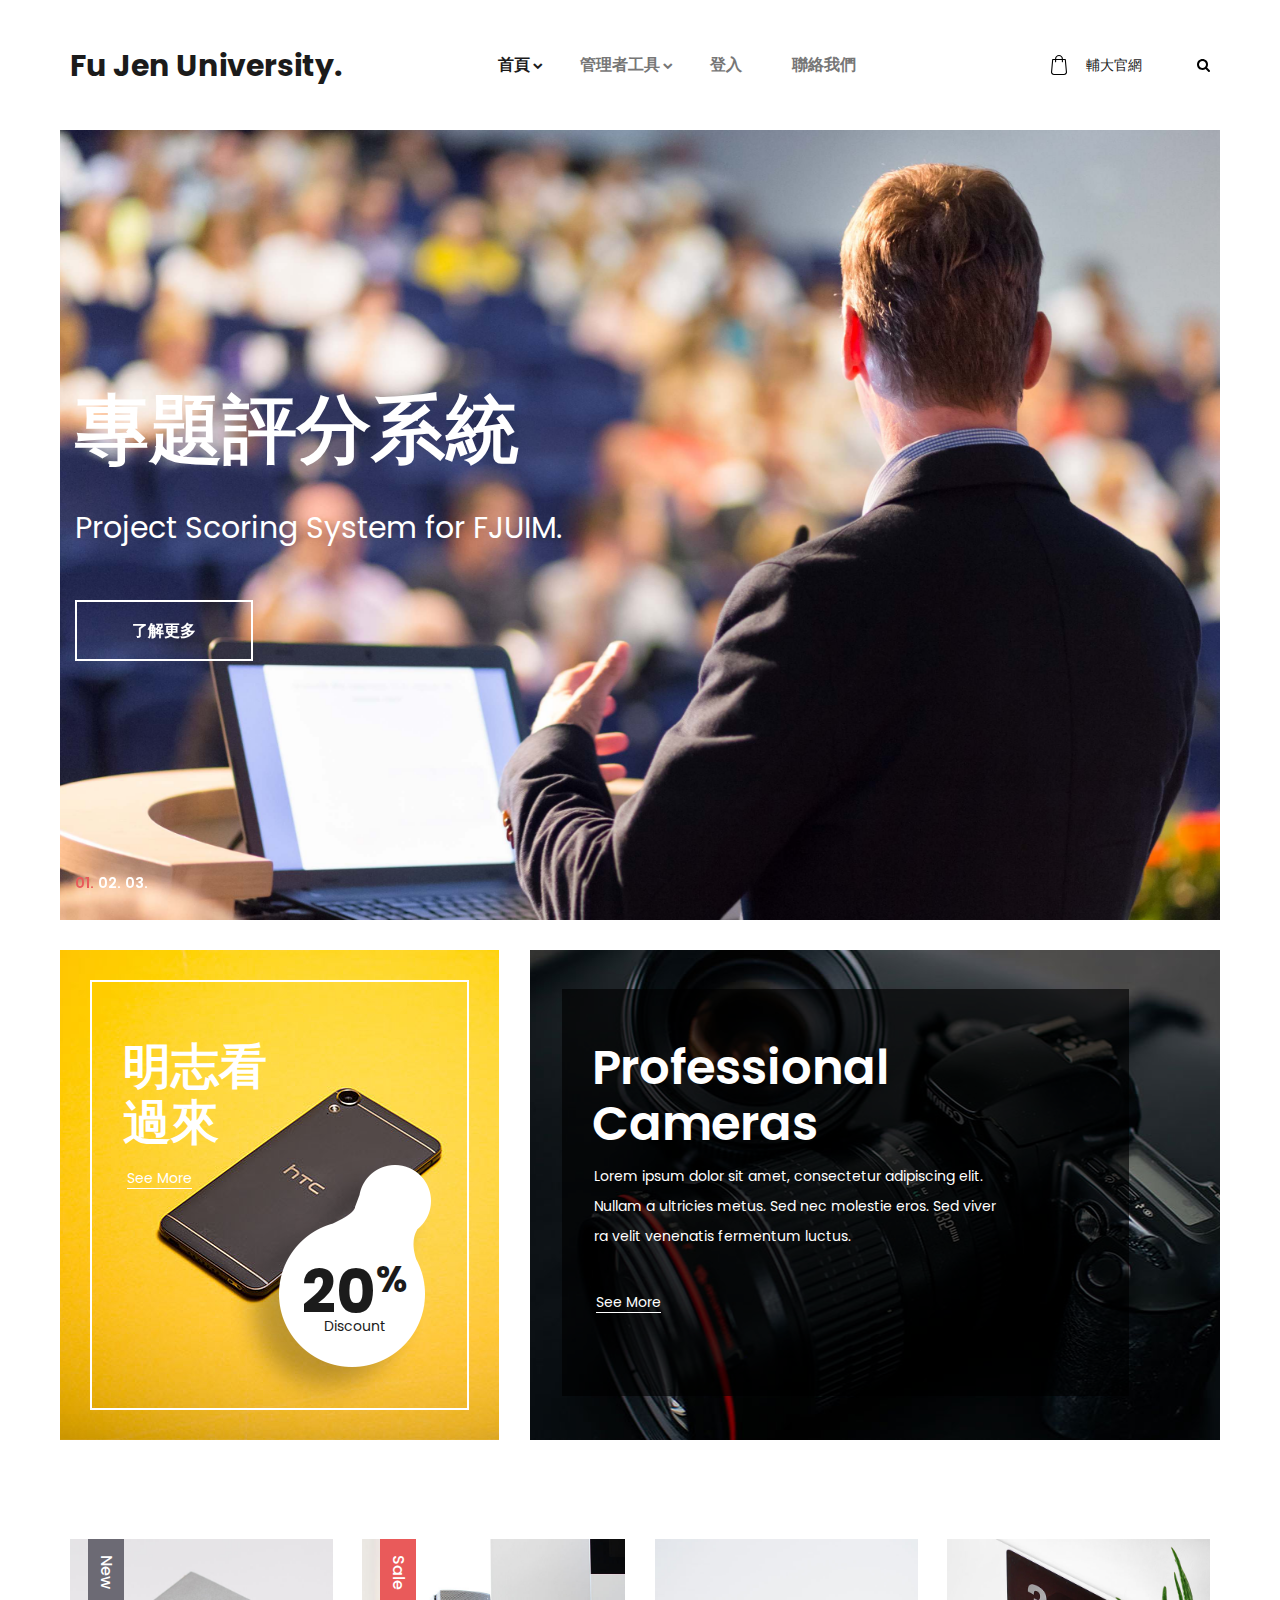
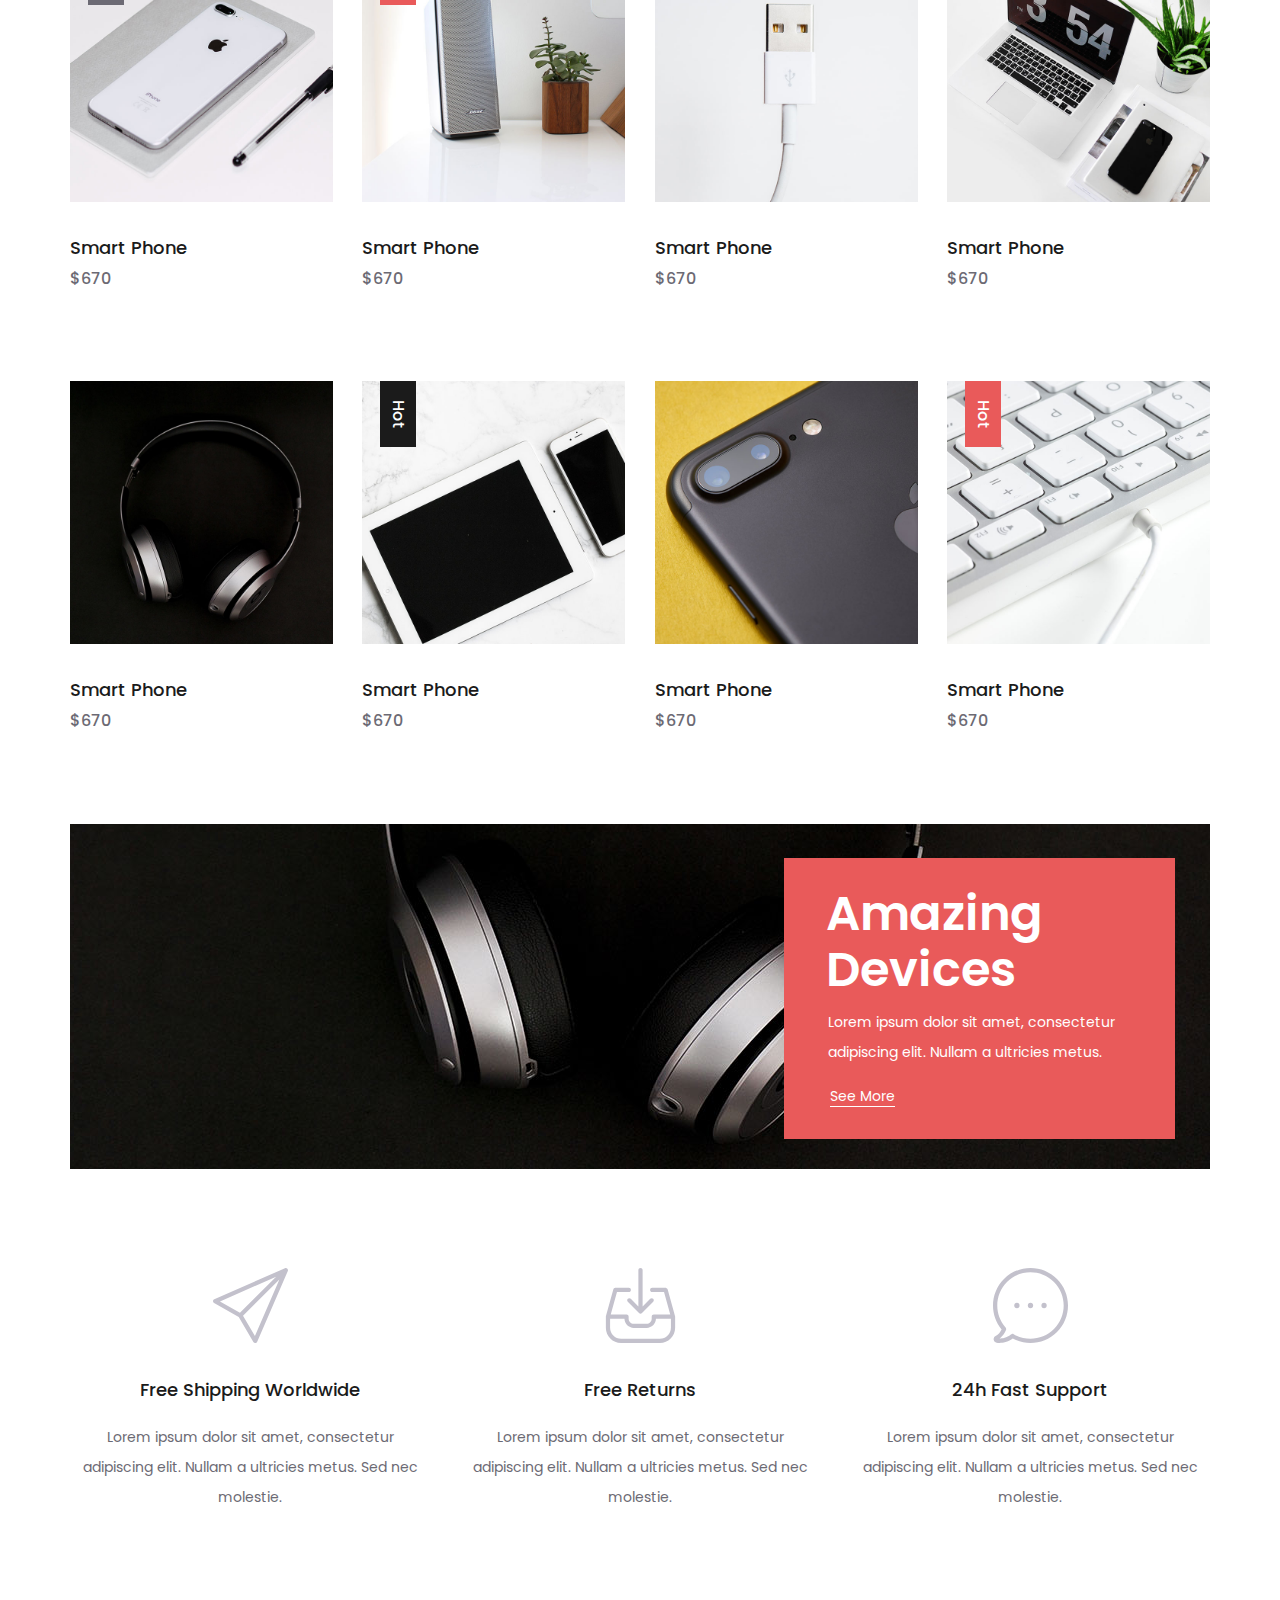
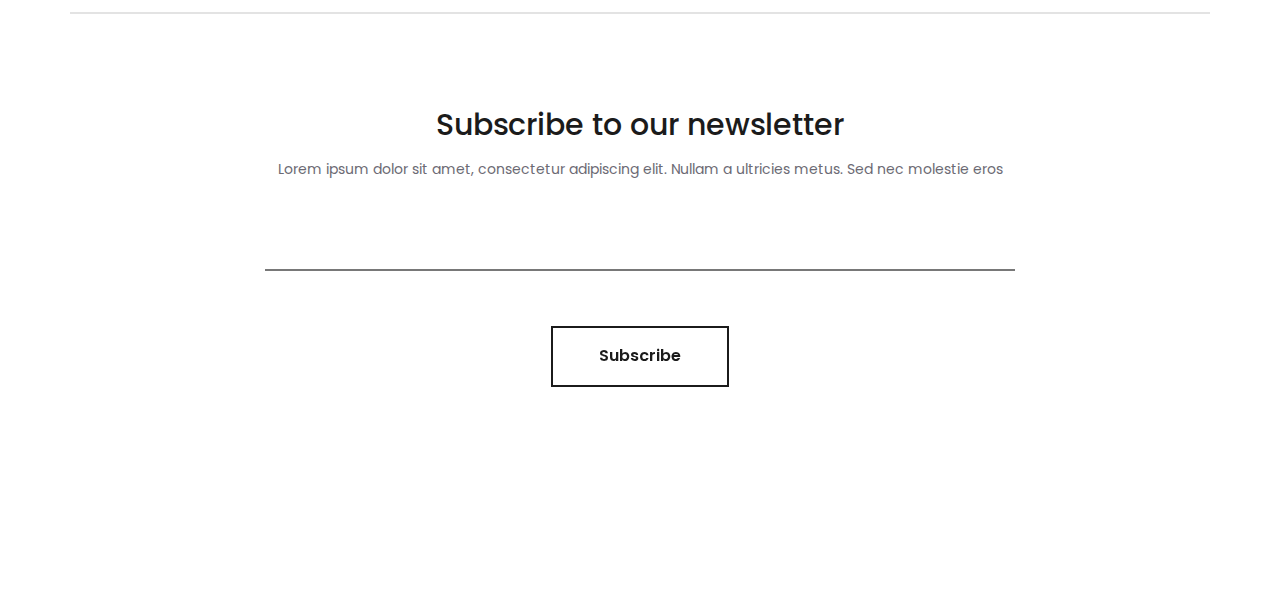
==== commit 37415486: "圖片" ====
--- a/index.html
+++ b/index.html
@@ -49,14 +49,13 @@
 										</ul>
 									</li>
 									<li><a href="contact.html">登入</a></li>
-									<li><a href="#">聯絡我們</a></li>
-									<li><a href="http://www.fju.edu.tw/">輔大官網</a></li>
+									<li><a href="checkout.html">聯絡我們</a></li>
 									
 								</ul>
 							</nav>
 							<div class="header_extra ml-auto">
 								<div class="shopping_cart">
-									<a href="cart.html">
+									<a href="http://www.fju.edu.tw/">
 										<svg version="1.1" xmlns="http://www.w3.org/2000/svg" xmlns:xlink="http://www.w3.org/1999/xlink" x="0px" y="0px"
 												 viewBox="0 0 489 489" style="enable-background:new 0 0 489 489;" xml:space="preserve">
 											<g>
@@ -67,7 +66,7 @@
 													c0,7.5,6,13.5,13.5,13.5s13.5-6,13.5-13.5v-41h45.2l26.9,302.3C412.8,445.2,392.1,462,366.8,462z"/>
 											</g>
 										</svg>
-										<div>Cart <span>(0)</span></div>
+										<div>輔大官網  </div>
 									</a>
 								</div>
 								<div class="search">
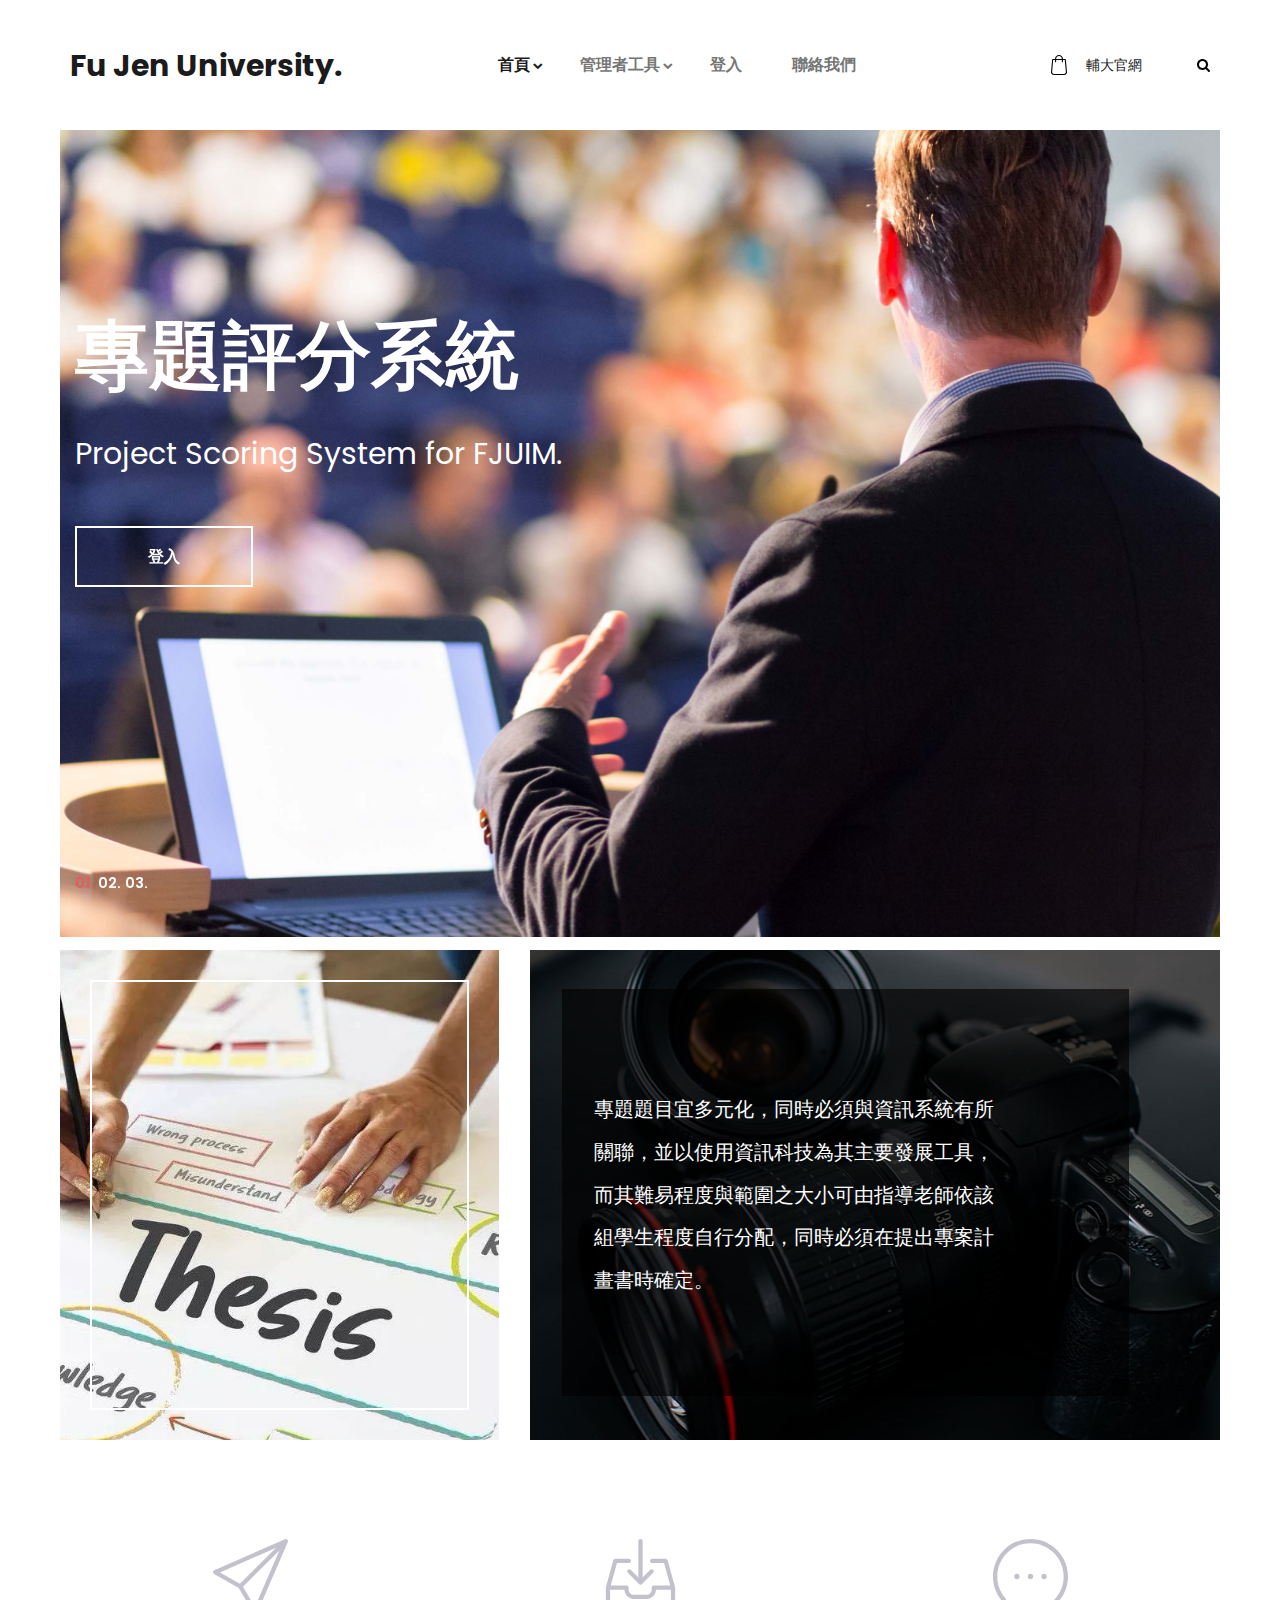
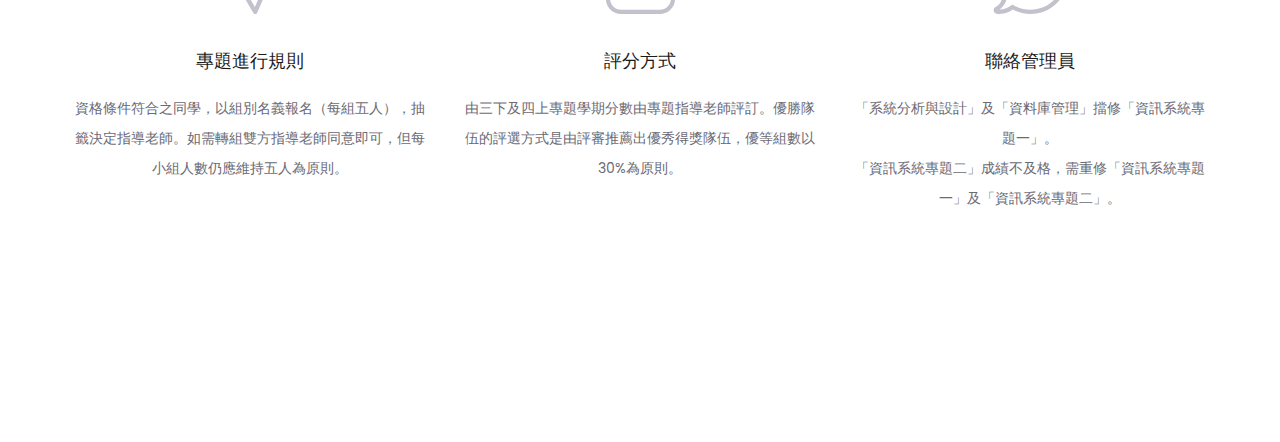
==== commit 7e246fb4: "最後修改" ====
--- a/index.html
+++ b/index.html
@@ -32,10 +32,6 @@
 									<li class="hassubs active">
 										<a href="index.html">首頁</a> <!--home-->
 										<ul>
-											<li><a href="categories.html">管理者工具</a></li>
-											<li><a href="product.html">Product</a></li>
-											<li><a href="cart.html">Cart</a></li>
-											<li><a href="checkout.html">Check out</a></li>
 											<li><a href="contact.html">登入</a></li>
 										</ul>
 									</li>
@@ -193,7 +189,7 @@
 									<div class="home_slider_content"  data-animation-in="fadeIn" data-animation-out="animate-out fadeOut">
 										<div class="home_slider_title">專題評分系統</div>
 										<div class="home_slider_subtitle"> Project Scoring System for FJUIM.</div>
-										<div class="button button_light home_button"><a href="#">了解更多</a></div>
+										<div class="button button_light home_button"><a href="contact.html">登入</a></div>
 									</div>
 								</div>
 							</div>
@@ -212,7 +208,7 @@
 										<div class="home_slider_title">專題評分系統</div>
 										<div class="home_slider_subtitle">方便，快速，無紙化作業。</div>
 										<div>Project Scoring System for FJUIM.</div>
-										<div class="button button_light home_button"><a href="#">了解更多</a></div>
+										<div class="button button_light home_button"><a href="contact.html">登入</a></div>
 									</div>
 								</div>
 							</div>
@@ -231,7 +227,7 @@
 										<div class="home_slider_title">專題評分系統</div>
 										<div class="home_slider_subtitle">隨時隨地，評分不受限。</div>
 										<div>Project Scoring System for FJUIM.</div>
-										<div class="button button_light home_button"><a href="#">了解更多</a></div>
+										<div class="button button_light home_button"><a href="contact.html">登入</a></div>
 									</div>
 								</div>
 							</div>
@@ -270,17 +266,10 @@
 				<div class="avds_background" style="background-image:url(images/avds_small.jpg)"></div>
 				<div class="avds_small_inner">
 					<div class="avds_discount_container">
-						<img src="images/discount.png" alt="">
-						<div>
-							<div class="avds_discount">
-								<div>20<span>%</span></div>
-								<div>Discount</div>
-							</div>
-						</div>
 					</div>
 					<div class="avds_small_content">
-						<div class="avds_title">明志看過來</div>
-						<div class="avds_link"><a href="categories.html">See More</a></div>
+						<div class="avds_title"></div>
+						<div class="avds_text"></div>
 					</div>
 				</div>
 			</div>
@@ -288,125 +277,15 @@
 				<div class="avds_background" style="background-image:url(images/avds_large.jpg)"></div>
 				<div class="avds_large_container">
 					<div class="avds_large_content">
-						<div class="avds_title">Professional Cameras</div>
-						<div class="avds_text">Lorem ipsum dolor sit amet, consectetur adipiscing elit. Nullam a ultricies metus. Sed nec molestie eros. Sed viver ra velit venenatis fermentum luctus.</div>
-						<div class="avds_link avds_link_large"><a href="categories.html">See More</a></div>
+						<div class="avds_title"></div>
+						<div class="avds_text">專題題目宜多元化，同時必須與資訊系統有所關聯，並以使用資訊科技為其主要發展工具，而其難易程度與範圍之大小可由指導老師依該組學生程度自行分配，同時必須在提出專案計畫書時確定。</div>
 					</div>
 				</div>
 			</div>
 		</div>
 	</div>
 
-	<!-- Products -->
-
-	<div class="products">
-		<div class="container">
-			<div class="row">
-				<div class="col">
-					
-					<div class="product_grid">
-
-						<!-- Product -->
-						<div class="product">
-							<div class="product_image"><img src="images/product_1.jpg" alt=""></div>
-							<div class="product_extra product_new"><a href="categories.html">New</a></div>
-							<div class="product_content">
-								<div class="product_title"><a href="product.html">Smart Phone</a></div>
-								<div class="product_price">$670</div>
-							</div>
-						</div>
-
-						<!-- Product -->
-						<div class="product">
-							<div class="product_image"><img src="images/product_2.jpg" alt=""></div>
-							<div class="product_extra product_sale"><a href="categories.html">Sale</a></div>
-							<div class="product_content">
-								<div class="product_title"><a href="product.html">Smart Phone</a></div>
-								<div class="product_price">$670</div>
-							</div>
-						</div>
-
-						<!-- Product -->
-						<div class="product">
-							<div class="product_image"><img src="images/product_3.jpg" alt=""></div>
-							<div class="product_content">
-								<div class="product_title"><a href="product.html">Smart Phone</a></div>
-								<div class="product_price">$670</div>
-							</div>
-						</div>
-
-						<!-- Product -->
-						<div class="product">
-							<div class="product_image"><img src="images/product_4.jpg" alt=""></div>
-							<div class="product_content">
-								<div class="product_title"><a href="product.html">Smart Phone</a></div>
-								<div class="product_price">$670</div>
-							</div>
-						</div>
-
-						<!-- Product -->
-						<div class="product">
-							<div class="product_image"><img src="images/product_5.jpg" alt=""></div>
-							<div class="product_content">
-								<div class="product_title"><a href="product.html">Smart Phone</a></div>
-								<div class="product_price">$670</div>
-							</div>
-						</div>
-
-						<!-- Product -->
-						<div class="product">
-							<div class="product_image"><img src="images/product_6.jpg" alt=""></div>
-							<div class="product_extra product_hot"><a href="categories.html">Hot</a></div>
-							<div class="product_content">
-								<div class="product_title"><a href="product.html">Smart Phone</a></div>
-								<div class="product_price">$670</div>
-							</div>
-						</div>
-
-						<!-- Product -->
-						<div class="product">
-							<div class="product_image"><img src="images/product_7.jpg" alt=""></div>
-							<div class="product_content">
-								<div class="product_title"><a href="product.html">Smart Phone</a></div>
-								<div class="product_price">$670</div>
-							</div>
-						</div>
-
-						<!-- Product -->
-						<div class="product">
-							<div class="product_image"><img src="images/product_8.jpg" alt=""></div>
-							<div class="product_extra product_sale"><a href="categories.html">Hot</a></div>
-							<div class="product_content">
-								<div class="product_title"><a href="product.html">Smart Phone</a></div>
-								<div class="product_price">$670</div>
-							</div>
-						</div>
-
-					</div>
-						
-				</div>
-			</div>
-		</div>
-	</div>
-
-	<!-- Ad -->
-
-	<div class="avds_xl">
-		<div class="container">
-			<div class="row">
-				<div class="col">
-					<div class="avds_xl_container clearfix">
-						<div class="avds_xl_background" style="background-image:url(images/avds_xl.jpg)"></div>
-						<div class="avds_xl_content">
-							<div class="avds_title">Amazing Devices</div>
-							<div class="avds_text">Lorem ipsum dolor sit amet, consectetur adipiscing elit. Nullam a ultricies metus.</div>
-							<div class="avds_link avds_xl_link"><a href="categories.html">See More</a></div>
-						</div>
-					</div>
-				</div>
-			</div>
-		</div>
-	</div>
+	
 
 	<!-- Icon Boxes -->
 
@@ -418,9 +297,9 @@
 				<div class="col-lg-4 icon_box_col">
 					<div class="icon_box">
 						<div class="icon_box_image"><img src="images/icon_1.svg" alt=""></div>
-						<div class="icon_box_title">Free Shipping Worldwide</div>
+						<div class="icon_box_title">專題進行規則</div>
 						<div class="icon_box_text">
-							<p>Lorem ipsum dolor sit amet, consectetur adipiscing elit. Nullam a ultricies metus. Sed nec molestie.</p>
+							<p>資格條件符合之同學，以組別名義報名（每組五人），抽籤決定指導老師。如需轉組雙方指導老師同意即可，但每小組人數仍應維持五人為原則。</p>
 						</div>
 					</div>
 				</div>
@@ -429,9 +308,9 @@
 				<div class="col-lg-4 icon_box_col">
 					<div class="icon_box">
 						<div class="icon_box_image"><img src="images/icon_2.svg" alt=""></div>
-						<div class="icon_box_title">Free Returns</div>
+						<div class="icon_box_title">評分方式</div>
 						<div class="icon_box_text">
-							<p>Lorem ipsum dolor sit amet, consectetur adipiscing elit. Nullam a ultricies metus. Sed nec molestie.</p>
+							<p>由三下及四上專題學期分數由專題指導老師評訂。優勝隊伍的評選方式是由評審推薦出優秀得獎隊伍，優等組數以30%為原則。</p>
 						</div>
 					</div>
 				</div>
@@ -440,9 +319,12 @@
 				<div class="col-lg-4 icon_box_col">
 					<div class="icon_box">
 						<div class="icon_box_image"><img src="images/icon_3.svg" alt=""></div>
-						<div class="icon_box_title">24h Fast Support</div>
+						<div class="icon_box_title">聯絡管理員</div>
 						<div class="icon_box_text">
-							<p>Lorem ipsum dolor sit amet, consectetur adipiscing elit. Nullam a ultricies metus. Sed nec molestie.</p>
+							<ul>
+								<li><p>「系統分析與設計」及「資料庫管理」擋修「資訊系統專題一」。</p></li>
+								<li><p>「資訊系統專題二」成績不及格，需重修「資訊系統專題一」及「資訊系統專題二」。</p></li>
+							</ul>
 						</div>
 					</div>
 				</div>
@@ -451,32 +333,7 @@
 		</div>
 	</div>
 
-	<!-- Newsletter -->
-
-	<div class="newsletter">
-		<div class="container">
-			<div class="row">
-				<div class="col">
-					<div class="newsletter_border"></div>
-				</div>
-			</div>
-			<div class="row">
-				<div class="col-lg-8 offset-lg-2">
-					<div class="newsletter_content text-center">
-						<div class="newsletter_title">Subscribe to our newsletter</div>
-						<div class="newsletter_text"><p>Lorem ipsum dolor sit amet, consectetur adipiscing elit. Nullam a ultricies metus. Sed nec molestie eros</p></div>
-						<div class="newsletter_form_container">
-							<form action="#" id="newsletter_form" class="newsletter_form">
-								<input type="email" class="newsletter_input" required="required">
-								<button class="newsletter_button trans_200"><span>Subscribe</span></button>
-							</form>
-						</div>
-					</div>
-				</div>
-			</div>
-		</div>
-	</div>
-
+	
 	<!-- Footer -->
 	
 	<div class="footer_overlay"></div>
--- a/styles/main_styles.css
+++ b/styles/main_styles.css
@@ -814,11 +814,12 @@
 {
 	width: 100%;
 	height: 100%;
-	padding-top: 130px;
+	padding-top: 13px;
 	padding-left: 60px;
 	padding-right: 60px;
-	padding-bottom: 30px;
-}
+	padding-bottom: 13px;
+}
+
 .home_slider_background
 {
 	position: absolute;
@@ -998,29 +999,34 @@
 .avds_small_content
 {
 	max-width: 250px;
-	padding-top: 57px;
-	padding-left: 31px;
-	padding-right: 30px;
+	padding-top: 10px;
+	padding-left: 80px;
+	padding-right: 3px;
 }
 .avds_title
 {
-	font-size: 48px;
-	font-weight: 600;
-	color: #FFFFFF;
+	padding-top: 7px;
+	padding-left: 70px;
+	padding-bottom: 30px;
+	font-size: 25px;
+	font-weight: 700;
+	color: rgb(0, 0, 0);
 	line-height: 1.16;
+	font-family:'Microsoft JhengHei';
 }
 .avds_link
 {
+	color: rgb(0, 0, 0);
 	margin-top: 18px;
-	padding-left: 4px;
+	padding-left: 270px;
 }
 .avds_link a
 {
 	position: relative;
 	display: inline-block;
-	font-size: 14px;
+	font-size: 40px;
 	font-weight: 400;
-	color: #FFFFFF;
+	color: rgb(0, 0, 0);
 }
 .avds_link a::after
 {
@@ -1061,7 +1067,8 @@
 }
 .avds_text
 {
-	font-size: 14px;
+	font-size: 20px;
+	font-family:'Microsoft JhengHei';
 	font-weight: 400;
 	color: #FFFFFF;
 	line-height: 2.14;
@@ -1084,6 +1091,16 @@
 	padding-top: 99px;
 	z-index: 2;
 }
+
+.functions
+/*for teacher's products*/
+{
+	width: 100%;
+	background: #FFFFFF;
+	padding-top: 36px;
+	z-index: 2;
+}
+
 .product
 {
 	width: calc((100% - 90px) / 4);
@@ -1177,11 +1194,13 @@
 {
 	width: 100%;
 	height: 345px;
-	padding-top: 34px;
+	padding-top: 100px;
 	padding-right: 35px;
 	padding-bottom: 30px;
 	padding-left: 30px;
 }
+
+
 .avds_xl_background
 {
 	position: absolute;
